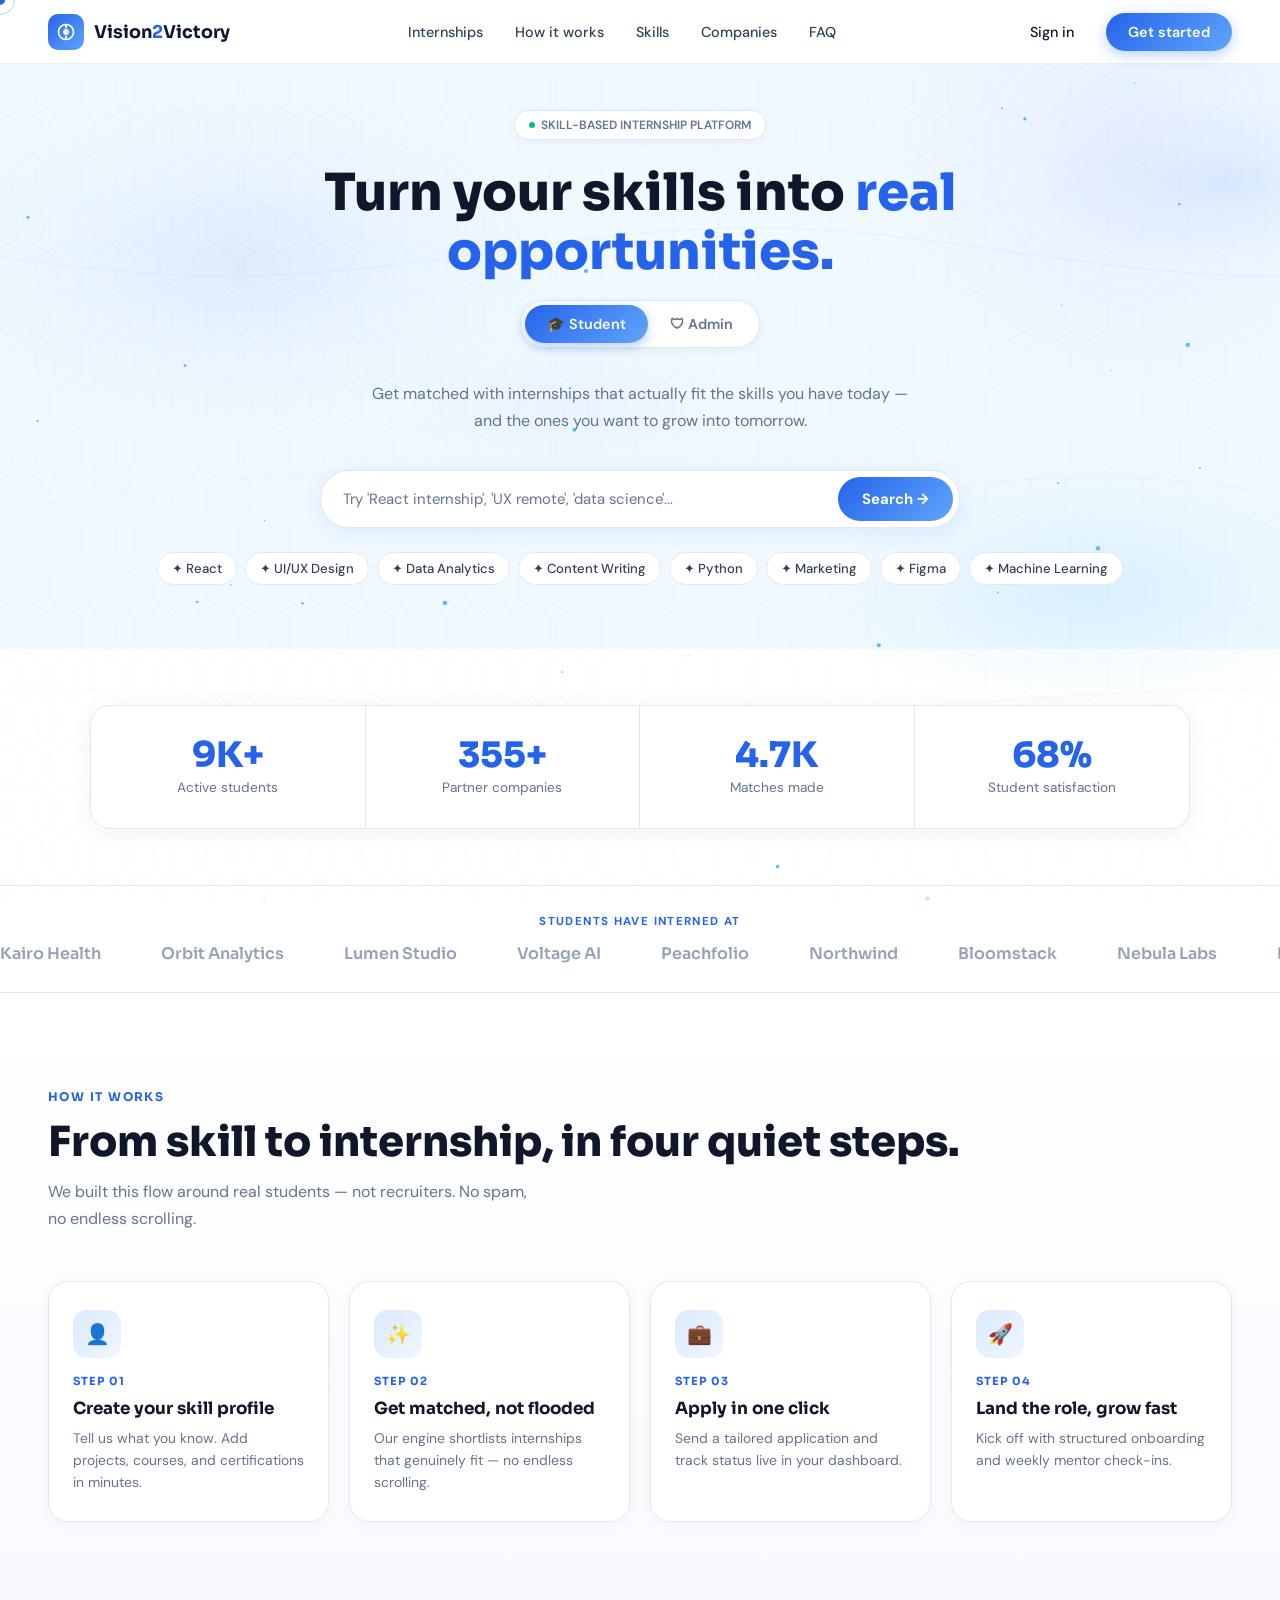
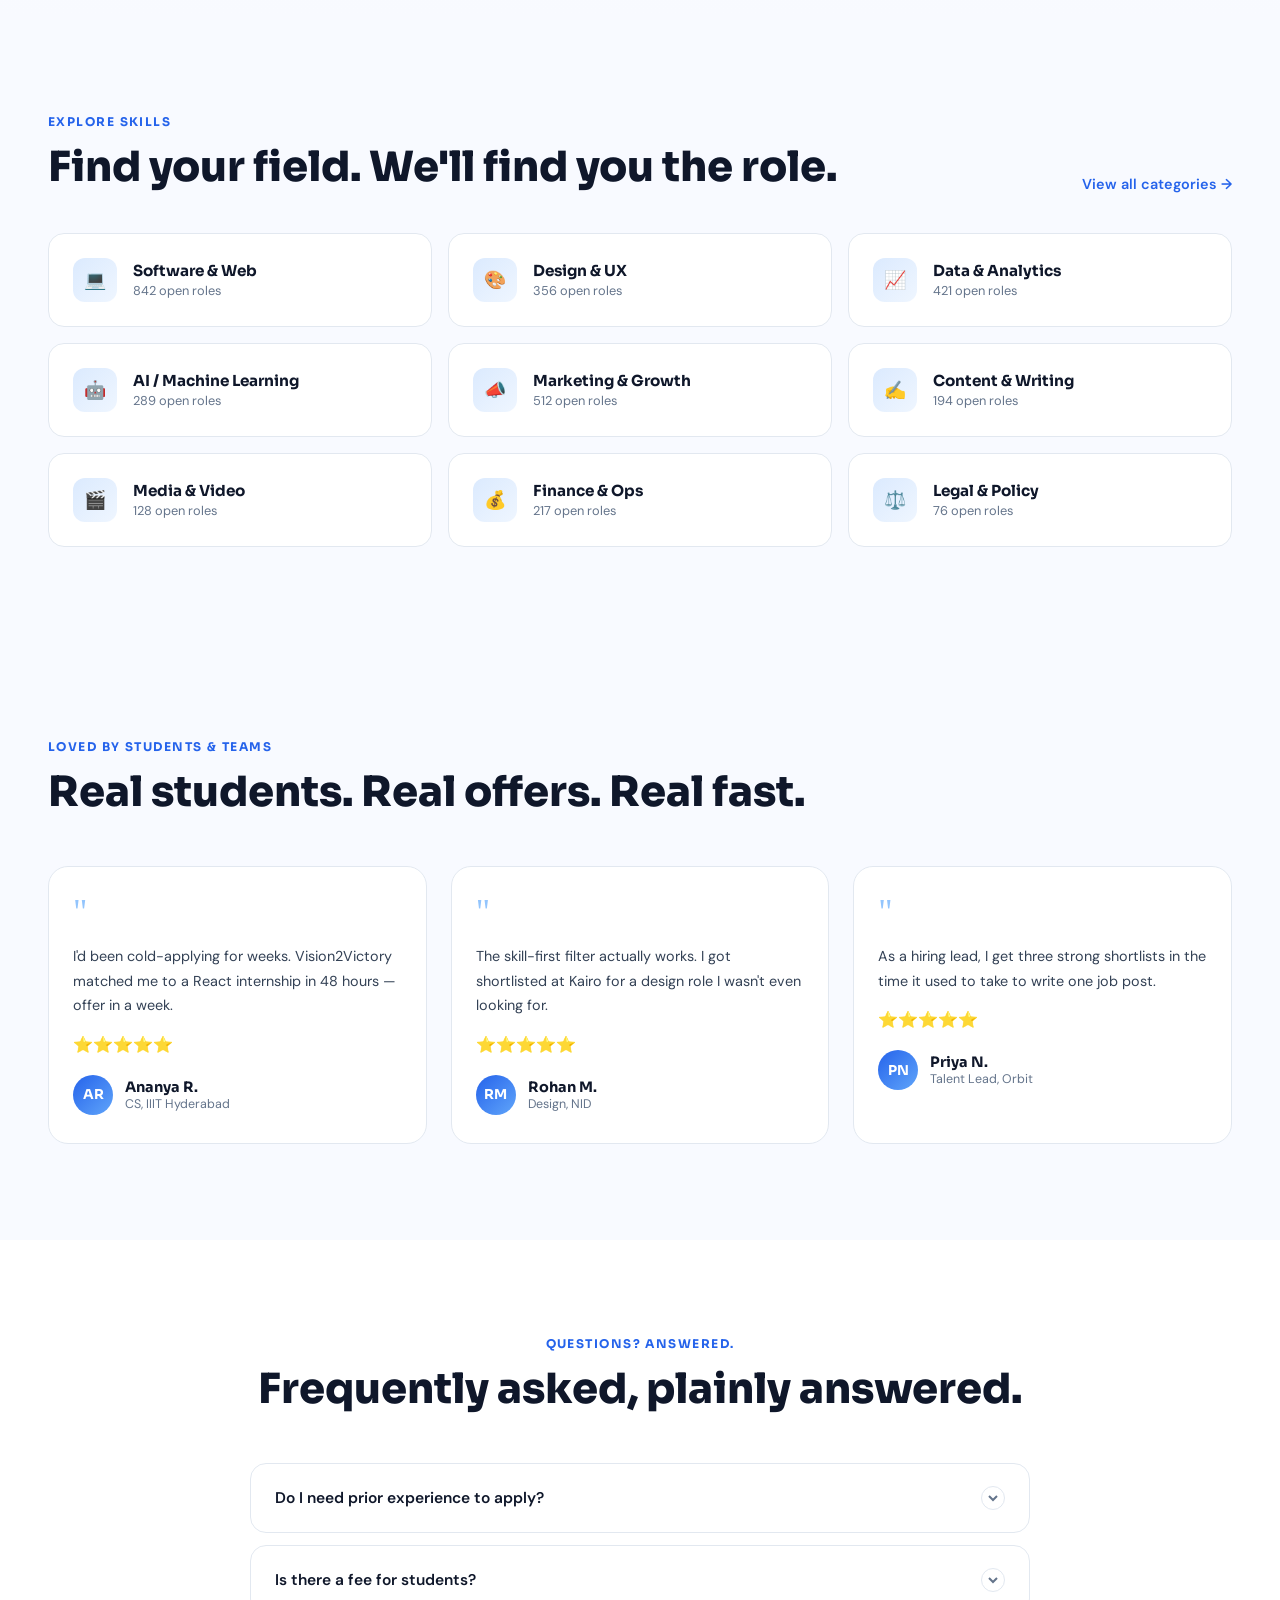
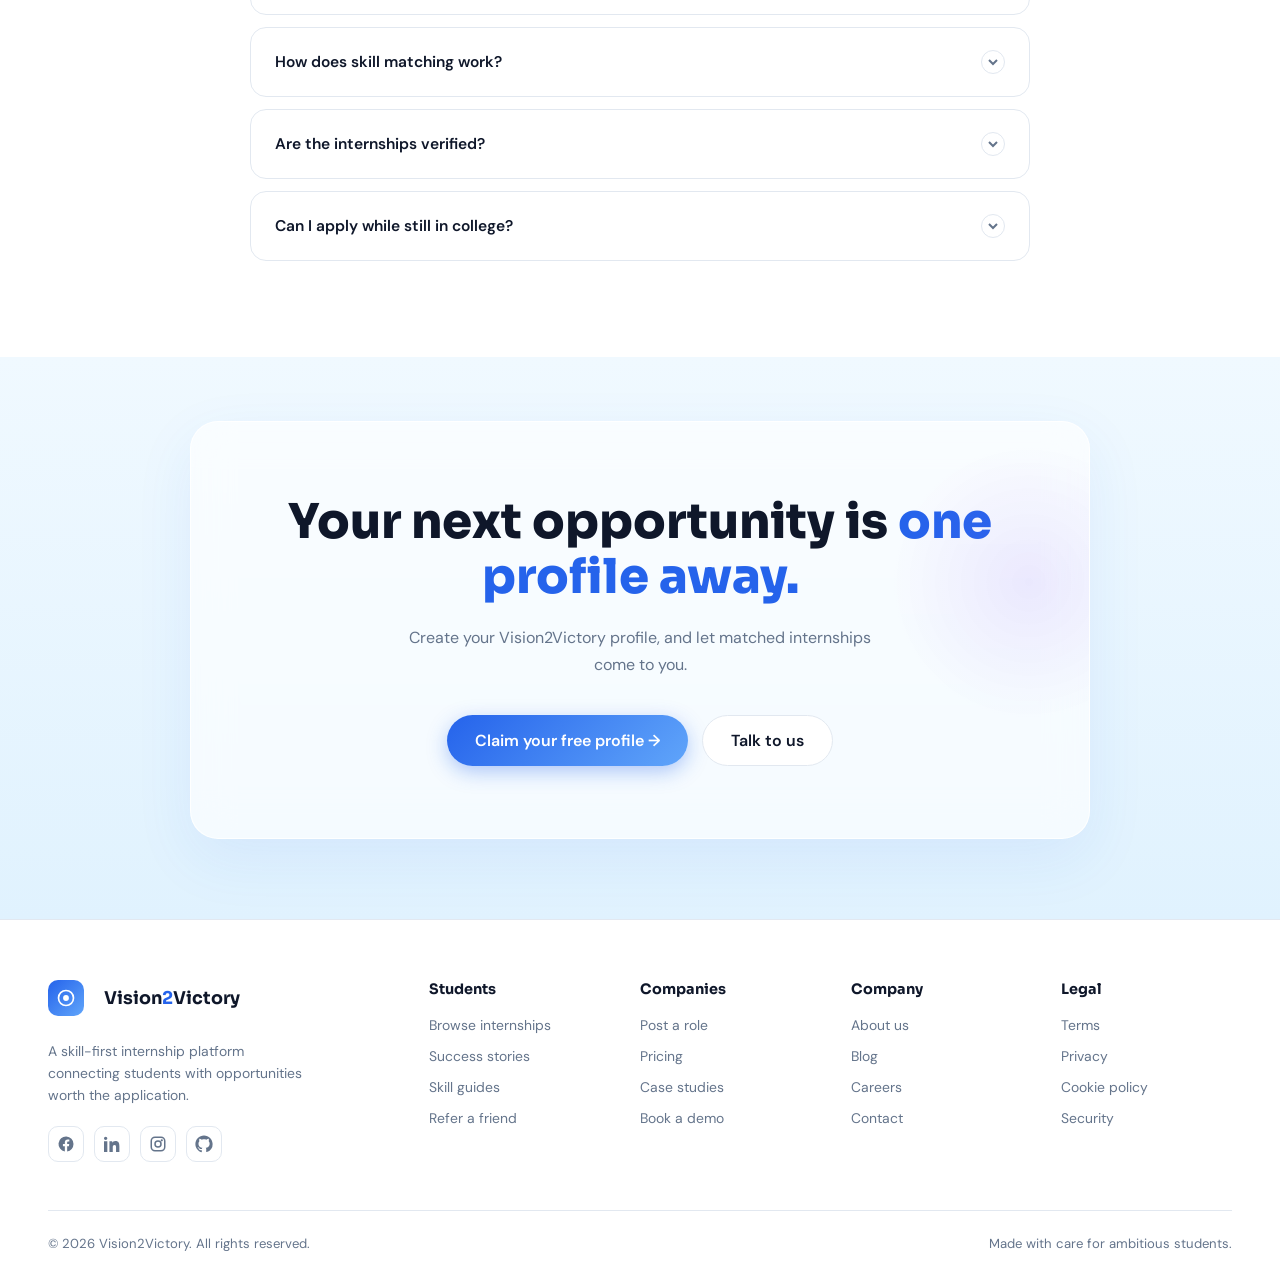
==== index.html @ 923f343c "Initial commit" ====
<!DOCTYPE html>
<html lang="en">

<head>
    <meta charset="UTF-8">
    <meta name="viewport" content="width=device-width, initial-scale=1.0">
    <title>Vision2Victory — Skill-Based Internship Platform</title>
    <link
        href="https://fonts.googleapis.com/css2?family=Sora:wght@300;400;500;600;700;800&family=DM+Sans:wght@300;400;500;600&display=swap"
        rel="stylesheet">
    <style>
        *{
  margin:0;
  padding:0;
  box-sizing:border-box;
}

/* Background */
.bgw{
  position: fixed;
  inset: 0;
  z-index: 0; 
}

body{
  position:relative;
  z-index:1;
}


#bgCanvas{
  width:100%;
  height:100%;
  display:block;
}

/* Button (just for testing toggle) */
.toggle{
  position:absolute;
  top:20px;
  left:20px;
  padding:10px 20px;
  border:none;
  border-radius:8px;
  cursor:pointer;
}

/* Cursor */
#cur,#ctr{
  position:fixed;
  pointer-events:none;
  transform:translate(-50%,-50%);
}

/* small blue dot */
#cur{
  width:10px;
  height:10px;
  background:#2563eb;
  border-radius:50%;
  z-index:9999;
}

/* outer smooth circle */
#ctr{
  width:30px;
  height:30px;
  border:1.5px solid rgba(37,99,235,0.3);
  border-radius:50%;
  z-index:9998;
}

/* optional admin mode */
body.adm #cur{
  background:#16a34a;
}

body.adm #ctr{
  border-color:rgba(22,163,74,0.4);
}

        *,
        *::before,
        *::after {
            box-sizing: border-box;
            margin: 0;
            padding: 0
        }

        :root {
            --blue: #2563eb;
            --blue-grad: linear-gradient(135deg, #2563eb, #60a5fa);
            --dark: #0f172a;
            --mid: #334155;
            --muted: #64748b;
            --border: #e2e8f0;
            --green: #10b981
        }

        html {
            scroll-behavior: auto
        }

        body {
            font-family: 'DM Sans', sans-serif;
            color: var(--dark);
            background: #f0f9ff;
            overflow-x: hidden
        }

        /* NAV */
        nav {
            position: fixed;
            top: 0;
            left: 0;
            right: 0;
            z-index: 300;
            display: flex;
            align-items: center;
            justify-content: space-between;
            padding: 0 48px;
            height: 64px;
            background: rgba(255, 255, 255, .93);
            backdrop-filter: blur(16px);
            border-bottom: 1px solid rgba(226, 232, 240, .7);
            transition: box-shadow .3s
        }

        nav.scrolled {
            box-shadow: 0 2px 24px rgba(37, 99, 235, .08)
        }

        .nav-logo {
            display: flex;
            align-items: center;
            gap: 10px;
            text-decoration: none;
            cursor: pointer
        }

        .nav-logo-icon {
            width: 36px;
            height: 36px;
            border-radius: 10px;
            background: var(--blue-grad);
            display: flex;
            align-items: center;
            justify-content: center
        }

        .nav-logo-text {
            font-family: 'Sora', sans-serif;
            font-weight: 700;
            font-size: 1.1rem;
            color: var(--dark)
        }

        .nav-logo-text span {
            color: var(--blue)
        }

        .nav-links {
            display: flex;
            gap: 32px;
            list-style: none
        }

        .nav-links a {
            text-decoration: none;
            color: var(--mid);
            font-size: .9rem;
            font-weight: 500;
            position: relative;
            padding-bottom: 2px;
            cursor: pointer;
            transition: color .2s
        }

        .nav-links a::after {
            content: '';
            position: absolute;
            bottom: 0;
            left: 0;
            width: 0;
            height: 2px;
            background: var(--blue);
            border-radius: 2px;
            transition: width .25s
        }

        .nav-links a:hover {
            color: var(--blue)
        }

        .nav-links a:hover::after {
            width: 100%
        }

        .nav-actions {
            display: flex;
            align-items: center;
            gap: 16px
        }

        .btn-ghost {
            background: none;
            border: none;
            cursor: pointer;
            font-family: 'DM Sans', sans-serif;
            font-size: .9rem;
            font-weight: 500;
            color: var(--dark);
            padding: 8px 16px;
            border-radius: 8px;
            transition: background .2s, color .2s
        }

        .btn-ghost:hover {
            background: #f1f5f9;
            color: var(--blue)
        }

        .btn-primary {
            background: var(--blue-grad);
            color: white;
            border: none;
            cursor: pointer;
            font-family: 'DM Sans', sans-serif;
            font-size: .9rem;
            font-weight: 600;
            padding: 10px 22px;
            border-radius: 50px;
            box-shadow: 0 4px 14px rgba(37, 99, 235, .3);
            transition: transform .2s, box-shadow .2s;
            position: relative;
            overflow: hidden
        }

        .btn-primary:hover {
            transform: translateY(-2px);
            box-shadow: 0 8px 24px rgba(37, 99, 235, .4)
        }

        .btn-primary:active {
            transform: scale(.97)
        }

        /* MODE VIEWS */
        .mode-view {
            display: none
        }

        .mode-view.active {
            display: block
        }

        /* SHARED */
        .section-label {
            font-family: 'Sora', sans-serif;
            font-size: .75rem;
            font-weight: 700;
            letter-spacing: .12em;
            color: var(--blue);
            text-transform: uppercase;
            margin-bottom: 14px
        }

        .section-title {
            font-family: 'Sora', sans-serif;
            font-size: clamp(1.8rem, 3.5vw, 2.6rem);
            font-weight: 800;
            line-height: 1.2;
            color: var(--dark)
        }

        .section-sub {
            font-size: 1rem;
            color: var(--muted);
            line-height: 1.7;
            margin-top: 10px
        }

        .section-header {
            display: flex;
            justify-content: space-between;
            align-items: flex-end;
            flex-wrap: wrap;
            gap: 16px;
            margin-bottom: 40px
        }

        .view-all {
            display: inline-flex;
            align-items: center;
            gap: 6px;
            font-weight: 600;
            color: var(--blue);
            text-decoration: none;
            font-size: .9rem;
            white-space: nowrap;
            transition: gap .2s
        }

        .view-all:hover {
            gap: 10px
        }

        .browse-link {
            font-size: .9rem;
            font-weight: 600;
            color: var(--mid);
            text-decoration: none;
            padding: 10px 20px;
            border: 1.5px solid var(--border);
            border-radius: 50px;
            white-space: nowrap;
            transition: border-color .2s, color .2s, transform .2s
        }

        .browse-link:hover {
            border-color: var(--blue);
            color: var(--blue);
            transform: translateX(4px)
        }

        /* PILL + TOGGLE */
        .pill-badge {
            display: inline-flex;
            align-items: center;
            gap: 6px;
            background: white;
            border: 1px solid var(--border);
            border-radius: 50px;
            padding: 6px 14px;
            font-size: .75rem;
            font-weight: 600;
            color: var(--muted);
            margin-bottom: 24px;
            box-shadow: 0 2px 8px rgba(0, 0, 0, .05)
        }

        .pill-dot {
            width: 6px;
            height: 6px;
            border-radius: 50%;
            background: var(--green);
            animation: blink 2s infinite
        }

        @keyframes blink {

            0%,
            100% {
                opacity: 1
            }

            50% {
                opacity: .3
            }
        }

        .mode-toggle {
            display: inline-flex;
            background: white;
            border-radius: 50px;
            border: 1px solid var(--border);
            padding: 4px;
            margin-bottom: 32px;
            box-shadow: 0 2px 8px rgba(0, 0, 0, .06)
        }

        .mode-btn {
            display: flex;
            align-items: center;
            gap: 7px;
            padding: 10px 22px;
            border-radius: 50px;
            border: none;
            cursor: pointer;
            font-family: 'DM Sans', sans-serif;
            font-size: .9rem;
            font-weight: 600;
            transition: background .25s, color .25s, box-shadow .25s;
            color: var(--muted);
            background: none
        }

        .mode-btn.active {
            background: var(--blue-grad);
            color: white;
            box-shadow: 0 4px 12px rgba(37, 99, 235, .3)
        }

        /* SEARCH HERO */
        .search-hero {
            padding: 110px 48px 64px;
            text-align: center;
            position: relative;
            overflow: hidden;
            background: transparent;
        }

        .search-hero::after {
            content: '';
            position: absolute;
            right: -100px;
            top: -100px;
            width: 500px;
            height: 500px;
            border-radius: 50%;
            background: radial-gradient(circle, rgba(99, 102, 241, .07), transparent 70%);
            pointer-events: none;
            animation: floatBlob 8s ease-in-out infinite
        }

        @keyframes floatBlob {

            0%,
            100% {
                transform: translateY(0) scale(1)
            }

            50% {
                transform: translateY(-20px) scale(1.05)
            }
        }

        .search-title {
            font-family: 'Sora', sans-serif;
            font-size: clamp(2rem, 4.5vw, 3.2rem);
            font-weight: 800;
            color: var(--dark);
            line-height: 1.15;
            margin-bottom: 18px
        }

        .search-title .accent {
            color: var(--blue)
        }

        .search-sub {
            font-size: 1rem;
            color: var(--muted);
            max-width: 560px;
            margin: 0 auto 36px;
            line-height: 1.7
        }

        .search-box {
            display: flex;
            max-width: 640px;
            margin: 0 auto 24px;
            background: white;
            border-radius: 50px;
            padding: 6px;
            border: 1.5px solid var(--border);
            box-shadow: 0 4px 20px rgba(37, 99, 235, .1);
            transition: border-color .2s, box-shadow .2s
        }

        .search-box:focus-within {
            border-color: var(--blue);
            box-shadow: 0 4px 20px rgba(37, 99, 235, .2)
        }

        .search-input {
            flex: 1;
            border: none;
            outline: none;
            background: none;
            font-family: 'DM Sans', sans-serif;
            font-size: .93rem;
            color: var(--dark);
            padding: 8px 16px
        }

        .search-input::placeholder {
            color: var(--muted)
        }

        .search-btn {
            background: var(--blue-grad);
            color: white;
            border: none;
            cursor: pointer;
            font-family: 'DM Sans', sans-serif;
            font-weight: 700;
            font-size: .93rem;
            padding: 12px 24px;
            border-radius: 50px;
            transition: transform .2s, box-shadow .2s
        }

        .search-btn:hover {
            transform: scale(1.04);
            box-shadow: 0 6px 16px rgba(37, 99, 235, .35)
        }

        .chips {
            display: flex;
            gap: 8px;
            justify-content: center;
            flex-wrap: wrap
        }

        .chip {
            display: inline-flex;
            align-items: center;
            gap: 5px;
            padding: 7px 14px;
            background: white;
            border: 1px solid var(--border);
            border-radius: 50px;
            font-size: .82rem;
            font-weight: 500;
            color: var(--mid);
            cursor: pointer;
            transition: border-color .2s, color .2s, background .2s, transform .2s
        }

        .chip:hover {
            border-color: var(--blue);
            color: var(--blue);
            background: #eff6ff;
            transform: translateY(-2px)
        }

        .chip:active {
            transform: scale(.95)
        }

        /* HERO BOTTOM CARD */
        .hero-card-wrap {
            padding: 64px 48px 80px;
            background: linear-gradient(180deg, #f0f9ff 0%, #e0f2fe 100%);
            display: flex;
            justify-content: center
        }

        .hero-inner {
            max-width: 900px;
            width: 100%;
            background: rgba(255, 255, 255, .65);
            border-radius: 28px;
            padding: 72px 80px;
            backdrop-filter: blur(20px);
            border: 1px solid rgba(255, 255, 255, .85);
            box-shadow: 0 20px 60px rgba(37, 99, 235, .08);
            text-align: center;
            position: relative;
            overflow: hidden
        }

        .hero-blob {
            position: absolute;
            right: -80px;
            top: 20px;
            width: 280px;
            height: 280px;
            border-radius: 50%;
            background: radial-gradient(circle, rgba(139, 92, 246, .12), transparent 70%);
            pointer-events: none;
            animation: blobFloat 8s ease-in-out infinite
        }

        @keyframes blobFloat {

            0%,
            100% {
                transform: translateY(0)
            }

            50% {
                transform: translateY(-18px)
            }
        }

        .hero-title {
            font-family: 'Sora', sans-serif;
            font-size: clamp(2rem, 4vw, 3rem);
            font-weight: 800;
            line-height: 1.15;
            color: var(--dark);
            margin-bottom: 20px
        }

        .hero-title .accent {
            color: var(--blue)
        }

        .hero-sub {
            font-size: 1rem;
            color: var(--muted);
            line-height: 1.7;
            max-width: 480px;
            margin: 0 auto 36px
        }

        .hero-ctas {
            display: flex;
            gap: 14px;
            justify-content: center;
            flex-wrap: wrap
        }

        .btn-cta {
            display: inline-flex;
            align-items: center;
            gap: 8px;
            padding: 14px 28px;
            border-radius: 50px;
            font-family: 'DM Sans', sans-serif;
            font-size: 1rem;
            font-weight: 600;
            cursor: pointer;
            text-decoration: none;
            border: none;
            transition: transform .2s, box-shadow .2s;
            position: relative;
            overflow: hidden
        }

        .btn-cta:active {
            transform: scale(.97)
        }

        .btn-cta-blue {
            background: var(--blue-grad);
            color: white;
            box-shadow: 0 6px 20px rgba(37, 99, 235, .35)
        }

        .btn-cta-blue:hover {
            transform: translateY(-3px);
            box-shadow: 0 12px 32px rgba(37, 99, 235, .45)
        }

        .btn-cta-outline {
            background: white;
            color: var(--dark);
            border: 1.5px solid var(--border)
        }

        .btn-cta-outline:hover {
            transform: translateY(-3px);
            box-shadow: 0 8px 20px rgba(0, 0, 0, .08);
            border-color: var(--blue);
            color: var(--blue)
        }

        /* STATS */
        .stats-sec {
            background: white;
            padding: 56px 48px
        }

        .stats-bar {
            display: grid;
            grid-template-columns: repeat(4, 1fr);
            background: white;
            border-radius: 20px;
            border: 1px solid var(--border);
            box-shadow: 0 4px 24px rgba(0, 0, 0, .05);
            overflow: hidden;
            max-width: 1100px;
            margin: 0 auto
        }

        .stat-item {
            padding: 32px 24px;
            text-align: center;
            border-right: 1px solid var(--border);
            transition: background .2s;
            cursor: default
        }

        .stat-item:last-child {
            border-right: none
        }

        .stat-item:hover {
            background: #f8faff
        }

        .stat-number {
            font-family: 'Sora', sans-serif;
            font-size: 2.2rem;
            font-weight: 800;
            color: var(--blue);
            line-height: 1;
            display: inline-block;
            transition: transform .3s
        }

        .stat-item:hover .stat-number {
            transform: scale(1.1)
        }

        .stat-label {
            font-size: .85rem;
            color: var(--muted);
            margin-top: 6px
        }

        /* TICKER */
        .ticker-wrap {
            padding: 28px 0;
            background: white;
            overflow: hidden;
            border-top: 1px solid var(--border);
            border-bottom: 1px solid var(--border)
        }

        .ticker-label {
            text-align: center;
            font-size: .72rem;
            font-weight: 700;
            letter-spacing: .12em;
            text-transform: uppercase;
            color: var(--blue);
            margin-bottom: 14px
        }

        .ticker-track {
            display: flex;
            gap: 60px;
            width: max-content;
            animation: ticker 22s linear infinite
        }

        @keyframes ticker {
            from {
                transform: translateX(0)
            }

            to {
                transform: translateX(-50%)
            }
        }

        .ticker-company {
            font-family: 'Sora', sans-serif;
            font-weight: 600;
            font-size: 1rem;
            color: #94a3b8;
            white-space: nowrap;
            transition: color .2s;
            cursor: default
        }

        .ticker-company:hover {
            color: var(--blue)
        }

        /* HOW IT WORKS */
        .how-sec {
            padding: 96px 48px;
            background: linear-gradient(180deg, white 0%, #f8faff 100%)
        }

        .steps-grid {
            display: grid;
            grid-template-columns: repeat(4, 1fr);
            gap: 20px;
            margin-top: 48px
        }

        .step-card {
            background: white;
            border-radius: 20px;
            padding: 28px 24px;
            border: 1px solid var(--border);
            box-shadow: 0 2px 12px rgba(0, 0, 0, .04);
            transition: transform .25s, box-shadow .25s;
            cursor: default
        }

        .step-card:hover {
            transform: translateY(-8px);
            box-shadow: 0 20px 48px rgba(37, 99, 235, .12)
        }

        .step-icon {
            width: 48px;
            height: 48px;
            border-radius: 14px;
            background: linear-gradient(135deg, #dbeafe, #eff6ff);
            display: flex;
            align-items: center;
            justify-content: center;
            font-size: 20px;
            margin-bottom: 16px;
            transition: background .3s, transform .3s
        }

        .step-card:hover .step-icon {
            background: var(--blue-grad);
            transform: rotate(-8deg) scale(1.1)
        }

        .step-num {
            font-family: 'Sora', sans-serif;
            font-size: .7rem;
            font-weight: 700;
            letter-spacing: .1em;
            text-transform: uppercase;
            color: var(--blue);
            margin-bottom: 10px
        }

        .step-title {
            font-family: 'Sora', sans-serif;
            font-weight: 700;
            font-size: 1.05rem;
            color: var(--dark);
            margin-bottom: 8px
        }

        .step-desc {
            font-size: .87rem;
            color: var(--muted);
            line-height: 1.6
        }

        /* SKILLS */
        .skills-sec {
            padding: 96px 48px;
            background: #f8faff
        }

        .skills-grid {
            display: grid;
            grid-template-columns: repeat(3, 1fr);
            gap: 16px;
            margin-top: 40px
        }

        .skill-cat {
            background: white;
            border-radius: 16px;
            padding: 24px;
            border: 1px solid var(--border);
            display: flex;
            align-items: center;
            gap: 16px;
            cursor: pointer;
            transition: transform .25s, box-shadow .25s, border-color .25s
        }

        .skill-cat:hover {
            transform: translateX(6px);
            box-shadow: 0 8px 24px rgba(37, 99, 235, .1);
            border-color: rgba(37, 99, 235, .2)
        }

        .skill-cat-icon {
            width: 44px;
            height: 44px;
            border-radius: 12px;
            background: linear-gradient(135deg, #dbeafe, #eff6ff);
            display: flex;
            align-items: center;
            justify-content: center;
            font-size: 18px;
            flex-shrink: 0;
            transition: background .3s
        }

        .skill-cat:hover .skill-cat-icon {
            background: var(--blue-grad)
        }

        .skill-cat-name {
            font-family: 'Sora', sans-serif;
            font-weight: 700;
            font-size: .95rem;
            color: var(--dark)
        }

        .skill-cat-count {
            font-size: .8rem;
            color: var(--muted);
            margin-top: 2px
        }

        

        .cards-grid {
            display: grid;
            grid-template-columns: repeat(3, 1fr);
            gap: 20px
        }

        .job-card {
            background: white;
            border-radius: 16px;
            padding: 24px;
            border: 1px solid var(--border);
            box-shadow: 0 2px 12px rgba(0, 0, 0, .04);
            transition: transform .25s, box-shadow .25s, border-color .25s;
            cursor: pointer;
            position: relative;
            overflow: hidden
        }

        .job-card::after {
            content: '';
            position: absolute;
            inset: 0;
            background: linear-gradient(135deg, rgba(37, 99, 235, .04), transparent);
            opacity: 0;
            transition: opacity .25s
        }

        .job-card:hover {
            transform: translateY(-6px);
            box-shadow: 0 16px 40px rgba(37, 99, 235, .12);
            border-color: rgba(37, 99, 235, .2)
        }

        .job-card:hover::after {
            opacity: 1
        }

        .job-card-top {
            display: flex;
            justify-content: space-between;
            align-items: flex-start;
            margin-bottom: 12px
        }

        .job-co {
            display: flex;
            align-items: center;
            gap: 10px
        }

        .job-co-icon {
            width: 36px;
            height: 36px;
            border-radius: 10px;
            background: linear-gradient(135deg, #dbeafe, #eff6ff);
            display: flex;
            align-items: center;
            justify-content: center;
            font-size: 14px;
            flex-shrink: 0
        }

        .job-co-name {
            font-size: .72rem;
            color: var(--muted);
            font-weight: 500
        }

        .job-title {
            font-family: 'Sora', sans-serif;
            font-size: 1rem;
            font-weight: 700;
            color: var(--dark);
            margin-bottom: 10px
        }

        .badge {
            font-size: .65rem;
            font-weight: 700;
            padding: 3px 10px;
            border-radius: 50px;
            text-transform: uppercase;
            letter-spacing: .06em
        }

        .badge-hot {
            background: #fef3c7;
            color: #d97706
        }

        .badge-new {
            background: #dcfce7;
            color: #15803d
        }

        .badge-verified {
            background: #dbeafe;
            color: var(--blue)
        }

        .bookmark-btn {
            background: none;
            border: none;
            cursor: pointer;
            padding: 4px;
            color: var(--muted);
            font-size: 16px;
            line-height: 1;
            transition: color .2s, transform .2s
        }

        .bookmark-btn:hover {
            color: var(--blue);
            transform: scale(1.2)
        }

        .bookmark-btn.saved {
            color: var(--blue)
        }

        .job-meta {
            display: flex;
            gap: 14px;
            margin-bottom: 12px;
            flex-wrap: wrap
        }

        .job-meta-item {
            display: flex;
            align-items: center;
            gap: 4px;
            font-size: .78rem;
            color: var(--muted)
        }

        .skills-row {
            display: flex;
            gap: 6px;
            flex-wrap: wrap;
            margin-bottom: 20px
        }

        .skill-tag {
            font-size: .72rem;
            padding: 4px 10px;
            background: #f1f5f9;
            color: var(--mid);
            border-radius: 50px;
            font-weight: 500;
            transition: background .2s, color .2s
        }

        .job-card:hover .skill-tag {
            background: #dbeafe;
            color: var(--blue)
        }

        .job-footer {
            display: flex;
            justify-content: space-between;
            align-items: center
        }

        .job-salary {
            font-family: 'Sora', sans-serif;
            font-weight: 700;
            font-size: 1rem;
            color: var(--dark)
        }

        .btn-apply {
            background: var(--blue-grad);
            color: white;
            border: none;
            cursor: pointer;
            font-family: 'DM Sans', sans-serif;
            font-size: .85rem;
            font-weight: 600;
            padding: 9px 20px;
            border-radius: 50px;
            box-shadow: 0 4px 12px rgba(37, 99, 235, .25);
            transition: transform .2s, box-shadow .2s;
            position: relative;
            overflow: hidden
        }

        .btn-apply:hover {
            transform: translateY(-2px);
            box-shadow: 0 8px 20px rgba(37, 99, 235, .4)
        }

        .btn-apply:active {
            transform: scale(.97)
        }

        /* TESTIMONIALS */
        .reviews-sec {
            padding: 96px 48px;
            background: #f8faff
        }

        .reviews-grid {
            display: grid;
            grid-template-columns: repeat(3, 1fr);
            gap: 24px;
            margin-top: 48px
        }

        .review-card {
            background: white;
            border-radius: 20px;
            padding: 28px 24px;
            border: 1px solid var(--border);
            transition: transform .25s, box-shadow .25s;
            cursor: default
        }

        .review-card:hover {
            transform: translateY(-6px);
            box-shadow: 0 16px 40px rgba(37, 99, 235, .1)
        }

        .quote-icon {
            font-size: 2.2rem;
            color: #93c5fd;
            line-height: 1;
            margin-bottom: 14px;
            font-family: Georgia, serif
        }

        .review-text {
            font-size: .9rem;
            color: var(--mid);
            line-height: 1.7;
            margin-bottom: 16px
        }

        .stars {
            margin-bottom: 20px;
            font-size: 1rem
        }

        .reviewer {
            display: flex;
            align-items: center;
            gap: 12px
        }

        .reviewer-avatar {
            width: 40px;
            height: 40px;
            border-radius: 50%;
            background: var(--blue-grad);
            display: flex;
            align-items: center;
            justify-content: center;
            font-family: 'Sora', sans-serif;
            font-weight: 700;
            color: white;
            font-size: .85rem;
            flex-shrink: 0
        }

        .reviewer-name {
            font-family: 'Sora', sans-serif;
            font-weight: 700;
            font-size: .9rem;
            color: var(--dark)
        }

        .reviewer-role {
            font-size: .78rem;
            color: var(--muted)
        }

        /* FAQ */
        .faq-sec {
            padding: 96px 48px;
            background: white
        }

        .faq-list {
            max-width: 780px;
            margin: 48px auto 0;
            display: flex;
            flex-direction: column;
            gap: 12px
        }

        .faq-item {
            background: white;
            border-radius: 16px;
            border: 1px solid var(--border);
            overflow: hidden;
            transition: box-shadow .25s, border-color .25s
        }

        .faq-item:hover {
            box-shadow: 0 4px 20px rgba(37, 99, 235, .08)
        }

        .faq-item.open {
            border-color: rgba(37, 99, 235, .25)
        }

        .faq-q {
            width: 100%;
            background: none;
            border: none;
            cursor: pointer;
            display: flex;
            justify-content: space-between;
            align-items: center;
            padding: 22px 24px;
            font-family: 'DM Sans', sans-serif;
            font-size: .97rem;
            font-weight: 600;
            color: var(--dark);
            text-align: left;
            gap: 12px;
            transition: color .2s
        }

        .faq-q:hover {
            color: var(--blue)
        }

        .faq-icon {
            width: 24px;
            height: 24px;
            border-radius: 50%;
            border: 1.5px solid var(--border);
            display: flex;
            align-items: center;
            justify-content: center;
            flex-shrink: 0;
            transition: transform .3s, border-color .3s, background .3s;
            color: var(--muted)
        }

        .faq-item.open .faq-icon {
            transform: rotate(180deg);
            border-color: var(--blue);
            background: var(--blue);
            color: white
        }

        .faq-a {
            max-height: 0;
            overflow: hidden;
            transition: max-height .35s ease, padding .35s ease;
            font-size: .9rem;
            color: var(--muted);
            line-height: 1.7;
            padding: 0 24px
        }

        .faq-item.open .faq-a {
            max-height: 200px;
            padding: 0 24px 20px
        }

        /* FOOTER */
        footer {
            background: white;
            padding: 60px 48px 32px;
            border-top: 1px solid var(--border)
        }

        .footer-grid {
            display: grid;
            grid-template-columns: 2fr 1fr 1fr 1fr 1fr;
            gap: 40px;
            margin-bottom: 48px
        }

        .footer-brand p {
            font-size: .87rem;
            color: var(--muted);
            line-height: 1.6;
            margin: 12px 0 20px;
            max-width: 260px
        }

        .footer-socials {
            display: flex;
            gap: 10px
        }

        .social-btn {
            width: 36px;
            height: 36px;
            border-radius: 10px;
            border: 1px solid var(--border);
            display: flex;
            align-items: center;
            justify-content: center;
            cursor: pointer;
            color: var(--muted);
            font-size: 14px;
            text-decoration: none;
            transition: border-color .2s, color .2s, background .2s, transform .2s
        }

        .social-btn:hover {
            border-color: var(--blue);
            color: var(--blue);
            background: #eff6ff;
            transform: translateY(-3px)
        }

        .footer-col h4 {
            font-family: 'Sora', sans-serif;
            font-weight: 700;
            font-size: .9rem;
            color: var(--dark);
            margin-bottom: 16px
        }

        .footer-col ul {
            list-style: none;
            display: flex;
            flex-direction: column;
            gap: 10px
        }

        .footer-col ul a {
            text-decoration: none;
            font-size: .87rem;
            color: var(--muted);
            transition: color .2s
        }

        .footer-col ul a:hover {
            color: var(--blue)
        }

        .footer-bottom {
            border-top: 1px solid var(--border);
            padding-top: 24px;
            display: flex;
            justify-content: space-between;
            align-items: center;
            flex-wrap: wrap;
            gap: 12px
        }

        .footer-copy,
        .footer-made {
            font-size: .82rem;
            color: var(--muted)
        }

        /* REVEAL */
        .reveal {
            opacity: 0;
            transform: translateY(24px);
            transition: opacity .6s ease, transform .6s ease
        }

        .reveal.visible {
            opacity: 1;
            transform: translateY(0)
        }

        /* RIPPLE */
        .ripple-wave {
            position: absolute;
            border-radius: 50%;
            background: rgba(255, 255, 255, .28);
            transform: scale(0);
            animation: rippleAnim .6s linear;
            pointer-events: none
        }

        @keyframes rippleAnim {
            to {
                transform: scale(4);
                opacity: 0
            }
        }

        /* TOAST */
        #toast {
            position: fixed;
            bottom: 32px;
            right: 32px;
            background: var(--dark);
            color: white;
            padding: 14px 22px;
            border-radius: 12px;
            font-size: .9rem;
            font-weight: 600;
            transform: translateY(80px);
            opacity: 0;
            transition: all .3s;
            z-index: 999;
            box-shadow: 0 8px 24px rgba(0, 0, 0, .2)
        }

        @media(max-width:1024px) {

            .steps-grid,
            .cards-grid {
                grid-template-columns: 1fr 1fr
            }
        }

        @media(max-width:768px) {
            nav {
                padding: 0 20px
            }

            .nav-links {
                display: none
            }

            .search-hero,
            .stats-sec,
            .how-sec,
            .skills-sec,
            .interns-sec,
            .reviews-sec,
            .faq-sec,
            .hero-card-wrap,
            footer {
                padding-left: 20px;
                padding-right: 20px
            }

            .cards-grid,
            .steps-grid,
            .reviews-grid,
            .skills-grid {
                grid-template-columns: 1fr
            }

            .footer-grid {
                grid-template-columns: 1fr 1fr
            }

            .stats-bar {
                grid-template-columns: 1fr 1fr
            }

            .hero-inner {
                padding: 40px 24px
            }
        }
    </style>
</head>

<body>
    <div id="cur"></div>
<div id="ctr"></div>
<div class="bgw">
  <canvas id="bgCanvas"></canvas>
</div>

    <!-- NAV -->
    <nav id="navbar">
        <a class="nav-logo" onclick="scrollToTop()">
            <div class="nav-logo-icon">
                <svg viewBox="0 0 24 24" width="20" height="20" fill="none">
                    <circle cx="12" cy="12" r="9" stroke="white" stroke-width="2" />
                    <circle cx="12" cy="12" r="3.5" fill="white" />
                    <line x1="12" y1="3" x2="12" y2="7" stroke="white" stroke-width="2" stroke-linecap="round" />
                    <line x1="12" y1="17" x2="12" y2="21" stroke="white" stroke-width="2" stroke-linecap="round" />
                </svg>
            </div>
            <span class="nav-logo-text">Vision<span>2</span>Victory</span>
        </a>
        <ul class="nav-links">
            <li><a onclick="navTo('sec-internships')">Internships</a></li>
            <li><a onclick="navTo('sec-how')">How it works</a></li>
            <li><a onclick="navTo('sec-skills')">Skills</a></li>
            <li><a onclick="navTo('sec-companies')">Companies</a></li>
            <li><a onclick="navTo('sec-faq')">FAQ</a></li>
        </ul>
        <div class="nav-actions">
            <button class="btn-ghost">Sign in</button>
            <button class="btn-primary" onclick="addRipple(event,this)">Get started</button>
        </div>
    </nav>

    <!-- ═══════════ STUDENT VIEW ═══════════ -->
    <div id="student-view" class="mode-view active">

        <!-- Hero Search -->
        <section class="search-hero">
            <div class="pill-badge"><span class="pill-dot"></span> SKILL-BASED INTERNSHIP PLATFORM</div>
            <h1 class="search-title">Turn your skills into <span class="accent">real<br>opportunities.</span></h1>
            <div class="mode-toggle">
                <button class="mode-btn active" onclick="switchMode('student')">🎓 Student</button>
                <button class="mode-btn" onclick="switchMode('admin')">🛡 Admin</button>
            </div>
            <p class="search-sub">Get matched with internships that actually fit the skills you have today — and the
                ones you want to grow into tomorrow.</p>
            <div class="search-box">
                <input class="search-input" id="s-input" type="text"
                    placeholder="Try 'React internship', 'UX remote', 'data science'...">
                <button class="search-btn" onclick="handleSearch('s-input',this)">Search →</button>
            </div>
            <div class="chips">
                <span class="chip" onclick="fillSearch('s-input','React')">✦ React</span>
                <span class="chip" onclick="fillSearch('s-input','UI/UX Design')">✦ UI/UX Design</span>
                <span class="chip" onclick="fillSearch('s-input','Data Analytics')">✦ Data Analytics</span>
                <span class="chip" onclick="fillSearch('s-input','Content Writing')">✦ Content Writing</span>
                <span class="chip" onclick="fillSearch('s-input','Python')">✦ Python</span>
                <span class="chip" onclick="fillSearch('s-input','Marketing')">✦ Marketing</span>
                <span class="chip" onclick="fillSearch('s-input','Figma')">✦ Figma</span>
                <span class="chip" onclick="fillSearch('s-input','Machine Learning')">✦ Machine Learning</span>
            </div>
        </section>
        <!-- Stats -->
        <section class="stats-sec" id="s-stats">
            <div class="stats-bar reveal">
                <div class="stat-item">
                    <div class="stat-number" data-target="12000">0</div>
                    <div class="stat-label">Active students</div>
                </div>
                <div class="stat-item">
                    <div class="stat-number" data-target="480" data-suffix="+">0</div>
                    <div class="stat-label">Partner companies</div>
                </div>
                <div class="stat-item">
                    <div class="stat-number" data-target="6400">0</div>
                    <div class="stat-label">Matches made</div>
                </div>
                <div class="stat-item">
                    <div class="stat-number" data-target="94" data-suffix="%">0</div>
                    <div class="stat-label">Student satisfaction</div>
                </div>
            </div>
        </section>

        <!-- Ticker -->
        <div class="ticker-wrap" id="sec-companies">
            <div class="ticker-label">STUDENTS HAVE INTERNED AT</div>
            <div class="ticker-track">
                <span class="ticker-company">Kairo Health</span><span class="ticker-company">Orbit Analytics</span><span
                    class="ticker-company">Lumen Studio</span><span class="ticker-company">Voltage AI</span><span
                    class="ticker-company">Peachfolio</span><span class="ticker-company">Northwind</span><span
                    class="ticker-company">Bloomstack</span><span class="ticker-company">Nebula Labs</span><span
                    class="ticker-company">Kairo Health</span><span class="ticker-company">Orbit Analytics</span><span
                    class="ticker-company">Lumen Studio</span><span class="ticker-company">Voltage AI</span><span
                    class="ticker-company">Peachfolio</span><span class="ticker-company">Northwind</span><span
                    class="ticker-company">Bloomstack</span><span class="ticker-company">Nebula Labs</span>
            </div>
        </div>

        <!-- How it works -->
        <section class="how-sec" id="sec-how">
            <div class="section-label reveal">HOW IT WORKS</div>
            <h2 class="section-title reveal" style="transition-delay:.08s">From skill to internship, in four quiet
                steps.</h2>
            <p class="section-sub reveal" style="transition-delay:.14s;max-width:500px">We built this flow around real
                students — not recruiters. No spam, no endless scrolling.</p>
            <div class="steps-grid">
                <div class="step-card reveal" style="transition-delay:.08s">
                    <div class="step-icon">👤</div>
                    <div class="step-num">Step 01</div>
                    <div class="step-title">Create your skill profile</div>
                    <p class="step-desc">Tell us what you know. Add projects, courses, and certifications in minutes.
                    </p>
                </div>
                <div class="step-card reveal" style="transition-delay:.16s">
                    <div class="step-icon">✨</div>
                    <div class="step-num">Step 02</div>
                    <div class="step-title">Get matched, not flooded</div>
                    <p class="step-desc">Our engine shortlists internships that genuinely fit — no endless scrolling.
                    </p>
                </div>
                <div class="step-card reveal" style="transition-delay:.24s">
                    <div class="step-icon">💼</div>
                    <div class="step-num">Step 03</div>
                    <div class="step-title">Apply in one click</div>
                    <p class="step-desc">Send a tailored application and track status live in your dashboard.</p>
                </div>
                <div class="step-card reveal" style="transition-delay:.32s">
                    <div class="step-icon">🚀</div>
                    <div class="step-num">Step 04</div>
                    <div class="step-title">Land the role, grow fast</div>
                    <p class="step-desc">Kick off with structured onboarding and weekly mentor check-ins.</p>
                </div>
            </div>
        </section>

        <!-- Skills -->
        <section class="skills-sec" id="sec-skills">
            <div
                style="display:flex;justify-content:space-between;align-items:flex-end;flex-wrap:wrap;gap:16px;margin-bottom:40px">
                <div>
                    <div class="section-label reveal">EXPLORE SKILLS</div>
                    <h2 class="section-title reveal" style="transition-delay:.08s">Find your field. We'll find you the
                        role.</h2>
                </div>
                <a href="#" class="view-all reveal">View all categories →</a>
            </div>
            <div class="skills-grid">
                <div class="skill-cat reveal" style="transition-delay:.04s">
                    <div class="skill-cat-icon">💻</div>
                    <div>
                        <div class="skill-cat-name">Software & Web</div>
                        <div class="skill-cat-count">842 open roles</div>
                    </div>
                </div>
                <div class="skill-cat reveal" style="transition-delay:.08s">
                    <div class="skill-cat-icon">🎨</div>
                    <div>
                        <div class="skill-cat-name">Design & UX</div>
                        <div class="skill-cat-count">356 open roles</div>
                    </div>
                </div>
                <div class="skill-cat reveal" style="transition-delay:.12s">
                    <div class="skill-cat-icon">📈</div>
                    <div>
                        <div class="skill-cat-name">Data & Analytics</div>
                        <div class="skill-cat-count">421 open roles</div>
                    </div>
                </div>
                <div class="skill-cat reveal" style="transition-delay:.16s">
                    <div class="skill-cat-icon">🤖</div>
                    <div>
                        <div class="skill-cat-name">AI / Machine Learning</div>
                        <div class="skill-cat-count">289 open roles</div>
                    </div>
                </div>
                <div class="skill-cat reveal" style="transition-delay:.20s">
                    <div class="skill-cat-icon">📣</div>
                    <div>
                        <div class="skill-cat-name">Marketing & Growth</div>
                        <div class="skill-cat-count">512 open roles</div>
                    </div>
                </div>
                <div class="skill-cat reveal" style="transition-delay:.24s">
                    <div class="skill-cat-icon">✍️</div>
                    <div>
                        <div class="skill-cat-name">Content & Writing</div>
                        <div class="skill-cat-count">194 open roles</div>
                    </div>
                </div>
                <div class="skill-cat reveal" style="transition-delay:.28s">
                    <div class="skill-cat-icon">🎬</div>
                    <div>
                        <div class="skill-cat-name">Media & Video</div>
                        <div class="skill-cat-count">128 open roles</div>
                    </div>
                </div>
                <div class="skill-cat reveal" style="transition-delay:.32s">
                    <div class="skill-cat-icon">💰</div>
                    <div>
                        <div class="skill-cat-name">Finance & Ops</div>
                        <div class="skill-cat-count">217 open roles</div>
                    </div>
                </div>
                <div class="skill-cat reveal" style="transition-delay:.36s">
                    <div class="skill-cat-icon">⚖️</div>
                    <div>
                        <div class="skill-cat-name">Legal & Policy</div>
                        <div class="skill-cat-count">76 open roles</div>
                    </div>
                </div>
            </div>
        </section>


        <!-- Testimonials -->
        <section class="reviews-sec">
            <div class="section-label reveal">LOVED BY STUDENTS & TEAMS</div>
            <h2 class="section-title reveal" style="transition-delay:.08s">Real students. Real offers. Real fast.</h2>
            <div class="reviews-grid">
                <div class="review-card reveal" style="transition-delay:.08s">
                    <div class="quote-icon">"</div>
                    <p class="review-text">I'd been cold-applying for weeks. Vision2Victory matched me to a React
                        internship in 48 hours — offer in a week.</p>
                    <div class="stars">⭐⭐⭐⭐⭐</div>
                    <div class="reviewer">
                        <div class="reviewer-avatar">AR</div>
                        <div>
                            <div class="reviewer-name">Ananya R.</div>
                            <div class="reviewer-role">CS, IIIT Hyderabad</div>
                        </div>
                    </div>
                </div>
                <div class="review-card reveal" style="transition-delay:.16s">
                    <div class="quote-icon">"</div>
                    <p class="review-text">The skill-first filter actually works. I got shortlisted at Kairo for a
                        design role I wasn't even looking for.</p>
                    <div class="stars">⭐⭐⭐⭐⭐</div>
                    <div class="reviewer">
                        <div class="reviewer-avatar">RM</div>
                        <div>
                            <div class="reviewer-name">Rohan M.</div>
                            <div class="reviewer-role">Design, NID</div>
                        </div>
                    </div>
                </div>
                <div class="review-card reveal" style="transition-delay:.24s">
                    <div class="quote-icon">"</div>
                    <p class="review-text">As a hiring lead, I get three strong shortlists in the time it used to take
                        to write one job post.</p>
                    <div class="stars">⭐⭐⭐⭐⭐</div>
                    <div class="reviewer">
                        <div class="reviewer-avatar">PN</div>
                        <div>
                            <div class="reviewer-name">Priya N.</div>
                            <div class="reviewer-role">Talent Lead, Orbit</div>
                        </div>
                    </div>
                </div>
            </div>
        </section>

        <!-- FAQ -->
        <section class="faq-sec" id="sec-faq">
            <div style="text-align:center">
                <div class="section-label reveal">QUESTIONS? ANSWERED.</div>
                <h2 class="section-title reveal" style="transition-delay:.08s">Frequently asked, plainly answered.</h2>
            </div>
            <div class="faq-list">
                <div class="faq-item reveal" style="transition-delay:.08s"><button class="faq-q"
                        onclick="toggleFaq(this)">Do I need prior experience to apply?<span class="faq-icon"><svg
                                width="12" height="12" viewBox="0 0 12 12" fill="none" stroke="currentColor"
                                stroke-width="2">
                                <path d="M2 4l4 4 4-4" />
                            </svg></span></button>
                    <div class="faq-a">Not at all! Vision2Victory is built for students and fresh graduates. Your
                        skills, projects, and courses matter more than work history. Many companies on our platform
                        explicitly welcome first-timers.</div>
                </div>
                <div class="faq-item reveal" style="transition-delay:.12s"><button class="faq-q"
                        onclick="toggleFaq(this)">Is there a fee for students?<span class="faq-icon"><svg width="12"
                                height="12" viewBox="0 0 12 12" fill="none" stroke="currentColor" stroke-width="2">
                                <path d="M2 4l4 4 4-4" />
                            </svg></span></button>
                    <div class="faq-a">No — Vision2Victory is completely free for students. Companies pay to post roles
                        and access our talent pool. You'll never be charged to apply or use any feature on the platform.
                    </div>
                </div>
                <div class="faq-item reveal" style="transition-delay:.16s"><button class="faq-q"
                        onclick="toggleFaq(this)">How does skill matching work?<span class="faq-icon"><svg width="12"
                                height="12" viewBox="0 0 12 12" fill="none" stroke="currentColor" stroke-width="2">
                                <path d="M2 4l4 4 4-4" />
                            </svg></span></button>
                    <div class="faq-a">Our engine analyses the skills on your profile against what companies actually
                        require — not just job titles. It considers your current skills and learning goals to surface
                        roles that fit both.</div>
                </div>
                <div class="faq-item reveal" style="transition-delay:.20s"><button class="faq-q"
                        onclick="toggleFaq(this)">Are the internships verified?<span class="faq-icon"><svg width="12"
                                height="12" viewBox="0 0 12 12" fill="none" stroke="currentColor" stroke-width="2">
                                <path d="M2 4l4 4 4-4" />
                            </svg></span></button>
                    <div class="faq-a">Yes. Every company goes through a verification process before they can post
                        roles. We check business registration, review pay structures, and ensure listings meet our
                        quality standards.</div>
                </div>
                <div class="faq-item reveal" style="transition-delay:.24s"><button class="faq-q"
                        onclick="toggleFaq(this)">Can I apply while still in college?<span class="faq-icon"><svg
                                width="12" height="12" viewBox="0 0 12 12" fill="none" stroke="currentColor"
                                stroke-width="2">
                                <path d="M2 4l4 4 4-4" />
                            </svg></span></button>
                    <div class="faq-a">Absolutely — that's exactly who we built this for. You can specify your
                        graduation date, preferred start date, and whether you need a part-time or flexible arrangement.
                    </div>
                </div>
            </div>
        </section>

        <!-- Bottom CTA Card -->
        <section class="hero-card-wrap">
            <div class="hero-inner">
                <div class="hero-blob"></div>
                <h2 class="hero-title">Your next opportunity is <span class="accent">one profile away.</span></h2>
                <p class="hero-sub">Create your Vision2Victory profile, and let matched internships come to you.</p>
                <div class="hero-ctas">
                    <button class="btn-cta btn-cta-blue" onclick="addRipple(event,this)">Claim your free profile
                        →</button>
                    <button class="btn-cta btn-cta-outline">Talk to us</button>
                </div>
            </div>
        </section>

    </div><!-- /student-view -->


    <!-- ═══════════ ADMIN VIEW ═══════════ -->
    <div id="admin-view" class="mode-view">

        <!-- Admin Hero Search -->
        <section class="search-hero">
            <div class="pill-badge"><span class="pill-dot"></span> SKILL-BASED INTERNSHIP PLATFORM</div>
            <h1 class="search-title">Hire interns who are <span class="accent">already<br>ready.</span></h1>
            <div class="mode-toggle">
                <button class="mode-btn" onclick="switchMode('student')">🎓 Student</button>
                <button class="mode-btn active" onclick="switchMode('admin')">🛡 Admin</button>
            </div>
            <p class="search-sub">Post internships, match with verified students by skill, and manage applications
                end-to-end from one elegant dashboard.</p>
            <div class="search-box">
                <input class="search-input" id="a-input" type="text"
                    placeholder="Search students by skill, college, year...">
                <button class="search-btn" onclick="handleSearch('a-input',this)">Find talent →</button>
            </div>
            <div class="chips">
                <span class="chip" onclick="fillSearch('a-input','Post roles')">✦ Post roles</span>
                <span class="chip" onclick="fillSearch('a-input','Skill-matched talent')">✦ Skill-matched talent</span>
                <span class="chip" onclick="fillSearch('a-input','ATS dashboard')">✦ ATS dashboard</span>
                <span class="chip" onclick="fillSearch('a-input','Offer letters')">✦ Offer letters</span>
                <span class="chip" onclick="fillSearch('a-input','Verified students')">✦ Verified students</span>
                <span class="chip" onclick="fillSearch('a-input','Analytics')">✦ Analytics</span>
            </div>
        </section>
        <!-- Stats -->
        <section class="stats-sec" id="a-stats">
            <div class="stats-bar reveal">
                <div class="stat-item">
                    <div class="stat-number" data-target="12000">0</div>
                    <div class="stat-label">Active students</div>
                </div>
                <div class="stat-item">
                    <div class="stat-number" data-target="480" data-suffix="+">0</div>
                    <div class="stat-label">Partner companies</div>
                </div>
                <div class="stat-item">
                    <div class="stat-number" data-target="6400">0</div>
                    <div class="stat-label">Matches made</div>
                </div>
                <div class="stat-item">
                    <div class="stat-number" data-target="94" data-suffix="%">0</div>
                    <div class="stat-label">Student satisfaction</div>
                </div>
            </div>
        </section>

        <!-- Ticker -->
        <div class="ticker-wrap">
            <div class="ticker-label">STUDENTS HAVE INTERNED AT</div>
            <div class="ticker-track">
                <span class="ticker-company">Kairo Health</span><span class="ticker-company">Orbit Analytics</span><span
                    class="ticker-company">Lumen Studio</span><span class="ticker-company">Voltage AI</span><span
                    class="ticker-company">Peachfolio</span><span class="ticker-company">Northwind</span><span
                    class="ticker-company">Bloomstack</span><span class="ticker-company">Nebula Labs</span><span
                    class="ticker-company">Kairo Health</span><span class="ticker-company">Orbit Analytics</span><span
                    class="ticker-company">Lumen Studio</span><span class="ticker-company">Voltage AI</span><span
                    class="ticker-company">Peachfolio</span><span class="ticker-company">Northwind</span><span
                    class="ticker-company">Bloomstack</span><span class="ticker-company">Nebula Labs</span>
            </div>
        </div>

        <!-- Admin How it works -->
        <section class="how-sec">
            <div class="section-label reveal">HOW IT WORKS</div>
            <h2 class="section-title reveal" style="transition-delay:.08s">From job post to signed offer,<br>without the
                chaos.</h2>
            <p class="section-sub reveal" style="transition-delay:.14s;max-width:540px">Everything a lean hiring team
                needs to run an internship program — without the friction of traditional ATS tools.</p>
            <div class="steps-grid">
                <div class="step-card reveal" style="transition-delay:.08s">
                    <div class="step-icon">📋</div>
                    <div class="step-num">Step 01</div>
                    <div class="step-title">Post a role in under 3 minutes</div>
                    <p class="step-desc">Use ready templates for common tech and non-tech internships.</p>
                </div>
                <div class="step-card reveal" style="transition-delay:.16s">
                    <div class="step-icon">✨</div>
                    <div class="step-num">Step 02</div>
                    <div class="step-title">See skill-matched shortlists</div>
                    <p class="step-desc">We surface only candidates whose skills meet your must-haves.</p>
                </div>
                <div class="step-card reveal" style="transition-delay:.24s">
                    <div class="step-icon">👥</div>
                    <div class="step-num">Step 03</div>
                    <div class="step-title">Interview & collaborate</div>
                    <p class="step-desc">Built-in notes, ratings, and team collaboration — no spreadsheets.</p>
                </div>
                <div class="step-card reveal" style="transition-delay:.32s">
                    <div class="step-icon">🚀</div>
                    <div class="step-num">Step 04</div>
                    <div class="step-title">Hire & onboard</div>
                    <p class="step-desc">Send offer letters and onboard interns from the same dashboard.</p>
                </div>
            </div>
        </section>

        <!-- Talent Pools -->
        <section class="skills-sec">
            <div
                style="display:flex;justify-content:space-between;align-items:flex-end;flex-wrap:wrap;gap:16px;margin-bottom:40px">
                <div>
                    <div class="section-label reveal">EXPLORE SKILLS</div>
                    <h2 class="section-title reveal" style="transition-delay:.08s">Talent pools, organised by skill.
                    </h2>
                </div>
                <a href="#" class="view-all reveal">View all categories →</a>
            </div>
            <div class="skills-grid">
                <div class="skill-cat reveal" style="transition-delay:.04s">
                    <div class="skill-cat-icon">💻</div>
                    <div>
                        <div class="skill-cat-name">Software & Web</div>
                        <div class="skill-cat-count">842 open roles</div>
                    </div>
                </div>
                <div class="skill-cat reveal" style="transition-delay:.08s">
                    <div class="skill-cat-icon">🎨</div>
                    <div>
                        <div class="skill-cat-name">Design & UX</div>
                        <div class="skill-cat-count">356 open roles</div>
                    </div>
                </div>
                <div class="skill-cat reveal" style="transition-delay:.12s">
                    <div class="skill-cat-icon">📈</div>
                    <div>
                        <div class="skill-cat-name">Data & Analytics</div>
                        <div class="skill-cat-count">421 open roles</div>
                    </div>
                </div>
                <div class="skill-cat reveal" style="transition-delay:.16s">
                    <div class="skill-cat-icon">🤖</div>
                    <div>
                        <div class="skill-cat-name">AI / Machine Learning</div>
                        <div class="skill-cat-count">289 open roles</div>
                    </div>
                </div>
                <div class="skill-cat reveal" style="transition-delay:.20s">
                    <div class="skill-cat-icon">📣</div>
                    <div>
                        <div class="skill-cat-name">Marketing & Growth</div>
                        <div class="skill-cat-count">512 open roles</div>
                    </div>
                </div>
                <div class="skill-cat reveal" style="transition-delay:.24s">
                    <div class="skill-cat-icon">✍️</div>
                    <div>
                        <div class="skill-cat-name">Content & Writing</div>
                        <div class="skill-cat-count">194 open roles</div>
                    </div>
                </div>
                <div class="skill-cat reveal" style="transition-delay:.28s">
                    <div class="skill-cat-icon">🎬</div>
                    <div>
                        <div class="skill-cat-name">Media & Video</div>
                        <div class="skill-cat-count">128 open roles</div>
                    </div>
                </div>
                <div class="skill-cat reveal" style="transition-delay:.32s">
                    <div class="skill-cat-icon">💰</div>
                    <div>
                        <div class="skill-cat-name">Finance & Ops</div>
                        <div class="skill-cat-count">217 open roles</div>
                    </div>
                </div>
                <div class="skill-cat reveal" style="transition-delay:.36s">
                    <div class="skill-cat-icon">⚖️</div>
                    <div>
                        <div class="skill-cat-name">Legal & Policy</div>
                        <div class="skill-cat-count">76 open roles</div>
                    </div>
                </div>
            </div>
        </section>



        <!-- Admin Testimonials -->
        <section class="reviews-sec">
            <div class="section-label reveal">LOVED BY STUDENTS & TEAMS</div>
            <h2 class="section-title reveal" style="transition-delay:.08s">Hiring teams run leaner with us.</h2>
            <div class="reviews-grid">
                <div class="review-card reveal" style="transition-delay:.08s">
                    <div class="quote-icon">"</div>
                    <p class="review-text">I'd been cold-applying for weeks. Vision2Victory matched me to a React
                        internship in 48 hours — offer in a week.</p>
                    <div class="stars">⭐⭐⭐⭐⭐</div>
                    <div class="reviewer">
                        <div class="reviewer-avatar">AR</div>
                        <div>
                            <div class="reviewer-name">Ananya R.</div>
                            <div class="reviewer-role">CS, IIIT Hyderabad</div>
                        </div>
                    </div>
                </div>
                <div class="review-card reveal" style="transition-delay:.16s">
                    <div class="quote-icon">"</div>
                    <p class="review-text">The skill-first filter actually works. I got shortlisted at Kairo for a
                        design role I wasn't even looking for.</p>
                    <div class="stars">⭐⭐⭐⭐⭐</div>
                    <div class="reviewer">
                        <div class="reviewer-avatar">RM</div>
                        <div>
                            <div class="reviewer-name">Rohan M.</div>
                            <div class="reviewer-role">Design, NID</div>
                        </div>
                    </div>
                </div>
                <div class="review-card reveal" style="transition-delay:.24s">
                    <div class="quote-icon">"</div>
                    <p class="review-text">As a hiring lead, I get three strong shortlists in the time it used to take
                        to write one job post.</p>
                    <div class="stars">⭐⭐⭐⭐⭐</div>
                    <div class="reviewer">
                        <div class="reviewer-avatar">PN</div>
                        <div>
                            <div class="reviewer-name">Priya N.</div>
                            <div class="reviewer-role">Talent Lead, Orbit</div>
                        </div>
                    </div>
                </div>
            </div>
        </section>

        <!-- Admin FAQ -->
        <section class="faq-sec">
            <div style="text-align:center">
                <div class="section-label reveal">QUESTIONS? ANSWERED.</div>
                <h2 class="section-title reveal" style="transition-delay:.08s">Frequently asked, plainly answered.</h2>
            </div>
            <div class="faq-list">
                <div class="faq-item reveal" style="transition-delay:.08s"><button class="faq-q"
                        onclick="toggleFaq(this)">How fast can I start hiring?<span class="faq-icon"><svg width="12"
                                height="12" viewBox="0 0 12 12" fill="none" stroke="currentColor" stroke-width="2">
                                <path d="M2 4l4 4 4-4" />
                            </svg></span></button>
                    <div class="faq-a">You can post your first role in under 3 minutes. Skill-matched shortlists start
                        appearing within 24 hours. Most hiring teams make their first offer within the first week of
                        going live.</div>
                </div>
                <div class="faq-item reveal" style="transition-delay:.12s"><button class="faq-q"
                        onclick="toggleFaq(this)">What does it cost?<span class="faq-icon"><svg width="12" height="12"
                                viewBox="0 0 12 12" fill="none" stroke="currentColor" stroke-width="2">
                                <path d="M2 4l4 4 4-4" />
                            </svg></span></button>
                    <div class="faq-a">We offer a free tier for small teams posting up to 2 roles. Paid plans start at
                        ₹4,999/month for unlimited roles, full ATS access, team collaboration, and priority matching.
                    </div>
                </div>
                <div class="faq-item reveal" style="transition-delay:.16s"><button class="faq-q"
                        onclick="toggleFaq(this)">Do you verify student profiles?<span class="faq-icon"><svg width="12"
                                height="12" viewBox="0 0 12 12" fill="none" stroke="currentColor" stroke-width="2">
                                <path d="M2 4l4 4 4-4" />
                            </svg></span></button>
                    <div class="faq-a">Yes. Every student on our platform goes through profile verification — including
                        college email confirmation, skill assessments, and portfolio review. You'll see a verification
                        badge on qualified profiles.</div>
                </div>
                <div class="faq-item reveal" style="transition-delay:.20s"><button class="faq-q"
                        onclick="toggleFaq(this)">Can my team collaborate on shortlists?<span class="faq-icon"><svg
                                width="12" height="12" viewBox="0 0 12 12" fill="none" stroke="currentColor"
                                stroke-width="2">
                                <path d="M2 4l4 4 4-4" />
                            </svg></span></button>
                    <div class="faq-a">Absolutely. Multiple team members can review candidates, leave notes, rate
                        applicants, and move them through pipeline stages — all from the same dashboard, no spreadsheets
                        needed.</div>
                </div>
                <div class="faq-item reveal" style="transition-delay:.24s"><button class="faq-q"
                        onclick="toggleFaq(this)">Is there an API?<span class="faq-icon"><svg width="12" height="12"
                                viewBox="0 0 12 12" fill="none" stroke="currentColor" stroke-width="2">
                                <path d="M2 4l4 4 4-4" />
                            </svg></span></button>
                    <div class="faq-a">Yes — our REST API lets you push job listings from your internal systems, pull
                        applicant data into your HRMS, and trigger offer letters programmatically. Available on Pro and
                        Enterprise plans.</div>
                </div>
            </div>
        </section>

        <!-- Admin Bottom CTA Card -->
        <section class="hero-card-wrap">
            <div class="hero-inner">
                <div class="hero-blob"></div>
                <h2 class="hero-title">Build your intern team — <span class="accent">in days,<br>not months.</span></h2>
                <p class="hero-sub">Get matched to students whose skills fit your roles — not just their resumes.</p>
                <div class="hero-ctas">
                    <button class="btn-cta btn-cta-blue" onclick="addRipple(event,this)">Post a role for free →</button>
                    <button class="btn-cta btn-cta-outline">Talk to us</button>
                </div>
            </div>
        </section>

    </div><!-- /admin-view -->
    <!-- ════ FOOTER ════ -->
    <footer>
        <div class="footer-grid">
            <div class="footer-brand">
                <a class="nav-logo" style="display:inline-flex;margin-bottom:12px" onclick="scrollToTop()">
                    <div class="nav-logo-icon" style="margin-right:10px"><svg viewBox="0 0 24 24" width="20" height="20"
                            fill="none">
                            <circle cx="12" cy="12" r="9" stroke="white" stroke-width="2" />
                            <circle cx="12" cy="12" r="3.5" fill="white" />
                        </svg></div>
                    <span class="nav-logo-text">Vision<span>2</span>Victory</span>
                </a>
                <p>A skill-first internship platform connecting students with opportunities worth the application.</p>
                <div class="footer-socials">
                    <div class="footer-socials">
    <!-- 1️⃣ Facebook -->
    <a href="https://facebook.com/yourusername" target="_blank" class="social-btn">
        <svg width="18" height="18" viewBox="0 0 24 24" fill="currentColor">
            <path d="M22 12a10 10 0 1 0-11.56 9.88v-6.99H7.9V12h2.54V9.8c0-2.5 
            1.49-3.89 3.77-3.89 1.09 0 2.23.19 2.23.19v2.46h-1.26c-1.24 
            0-1.63.77-1.63 1.56V12h2.77l-.44 2.89h-2.33v6.99A10 
            10 0 0 0 22 12z"/>
        </svg>
    </a>

    <!-- 2️⃣ LinkedIn -->
    <a href="https://linkedin.com/in/yourusername" target="_blank" class="social-btn">
    <svg width="16" height="16" viewBox="0 0 24 24" fill="currentColor">
        <path d="M4.98 3.5C4.98 4.88 3.87 6 2.49 6S0 4.88 0 3.5 
        1.11 1 2.49 1s2.49 1.12 2.49 2.5zM0 8h5v16H0V8zm7.5 
        0h4.8v2.2h.07c.67-1.26 2.3-2.6 4.73-2.6 5.05 0 
        5.98 3.32 5.98 7.64V24h-5V17.1c0-1.64-.03-3.75-2.29-3.75
        -2.29 0-2.64 1.79-2.64 3.63V24h-5V8z"/>
    </svg>
</a>

    <!-- 3️⃣ Instagram -->
    <a href="https://instagram.com/yourusername" target="_blank" class="social-btn">
        <svg width="18" height="18" viewBox="0 0 24 24" fill="none">
            <rect x="3" y="3" width="18" height="18" rx="5" stroke="currentColor" stroke-width="2"/>
            <circle cx="12" cy="12" r="4" stroke="currentColor" stroke-width="2"/>
            <circle cx="17" cy="7" r="1.5" fill="currentColor"/>
        </svg>
    </a>

    <!-- 4️⃣ GitHub -->
    <a href="https://github.com/yourusername" target="_blank" class="social-btn">
        <svg width="18" height="18" viewBox="0 0 24 24" fill="currentColor">
            <path d="M12 .5C5.65.5.5 5.65.5 12c0 5.1 3.29 9.43 7.86 10.96.57.1.78-.25.78-.55 
            0-.27-.01-1.17-.02-2.13-3.2.7-3.88-1.54-3.88-1.54-.52-1.32-1.28-1.67-1.28-1.67
            -1.05-.72.08-.7.08-.7 1.16.08 1.77 1.19 1.77 1.19 1.03 1.76 2.7 1.25 3.36.96
            .1-.75.4-1.25.72-1.54-2.55-.29-5.24-1.28-5.24-5.7 0-1.26.45-2.3 1.19-3.11
            -.12-.3-.52-1.52.11-3.17 0 0 .98-.31 3.2 1.18.93-.26 1.93-.39 2.92-.39
            .99 0 1.99.13 2.92.39 2.22-1.49 3.2-1.18 3.2-1.18.63 1.65.23 2.87.11 3.17
            .74.81 1.19 1.85 1.19 3.11 0 4.43-2.69 5.41-5.26 5.69.41.35.77 1.04.77 2.1
            0 1.52-.01 2.75-.01 3.12 0 .3.21.65.79.54A10.51 10.51 0 0 0 23.5 12
            C23.5 5.65 18.35.5 12 .5z"/>
        </svg>
    </a>
</div>
                </div>
            </div>
            <div class="footer-col">
                <h4>Students</h4>
                <ul>
                    <li><a href="#">Browse internships</a></li>
                    <li><a href="#">Success stories</a></li>
                    <li><a href="#">Skill guides</a></li>
                    <li><a href="#">Refer a friend</a></li>
                </ul>
            </div>
            <div class="footer-col">
                <h4>Companies</h4>
                <ul>
                    <li><a href="#">Post a role</a></li>
                    <li><a href="#">Pricing</a></li>
                    <li><a href="#">Case studies</a></li>
                    <li><a href="#">Book a demo</a></li>
                </ul>
            </div>
            <div class="footer-col">
                <h4>Company</h4>
                <ul>
                    <li><a href="#">About us</a></li>
                    <li><a href="#">Blog</a></li>
                    <li><a href="#">Careers</a></li>
                    <li><a href="#">Contact</a></li>
                </ul>
            </div>
            <div class="footer-col">
                <h4>Legal</h4>
                <ul>
                    <li><a href="#">Terms</a></li>
                    <li><a href="#">Privacy</a></li>
                    <li><a href="#">Cookie policy</a></li>
                    <li><a href="#">Security</a></li>
                </ul>
            </div>
        </div>
        <div class="footer-bottom">
            <span class="footer-copy">© 2026 Vision2Victory. All rights reserved.</span>
            <span class="footer-made">Made with care for ambitious students.</span>
        </div>
    </footer>

    <div id="toast">✅ Application sent!</div>

    <script>
        /* ════════════════════════════════════════
BACKGROUND — Aurora Morphing Blobs
   ════════════════════════════════════════ */
const canvas=document.getElementById('bgCanvas');
const ctx=canvas.getContext('2d');
let W,H,isAdmin=false;

function resize(){W=canvas.width=window.innerWidth;H=canvas.height=window.innerHeight;}
window.addEventListener('resize',resize);resize();

/* Palette */
const pal={
  student:{
    blobs:[[37,99,235],[14,165,233],[99,102,241],[96,165,250]],
    lines:[37,99,235], sparks:[14,165,233]
  },
  admin:{
    blobs:[[22,163,74],[16,185,129],[74,222,128],[34,197,94]],
    lines:[22,163,74], sparks:[74,222,128]
  }
};

/* ── Morphing aurora blobs ── */
const blobs=[
  {bx:0.18,by:0.22,r:0.38,sp:0.00014,ph:0,ry:0.55},
  {bx:0.78,by:0.70,r:0.32,sp:0.00019,ph:2.09,ry:0.60},
  {bx:0.52,by:0.48,r:0.26,sp:0.00012,ph:4.19,ry:0.50},
  {bx:0.88,by:0.18,r:0.22,sp:0.00022,ph:1.05,ry:0.45},
];

function drawBlobs(t){
  const theme=isAdmin?pal.admin:pal.student;
  blobs.forEach((b,i)=>{
    const [r,g,bl]=theme.blobs[i];
    const cx=(b.bx+Math.sin(t*b.sp+b.ph)*0.09)*W;
    const cy=(b.by+Math.cos(t*b.sp*1.3+b.ph)*0.07)*H;
    const rx=b.r*Math.min(W,H)*(0.9+0.1*Math.sin(t*b.sp*2+b.ph));
    const ry=b.ry*rx*(0.85+0.15*Math.cos(t*b.sp*1.7+b.ph));
    const pulse=0.08+0.04*Math.sin(t*b.sp*3+b.ph);

    ctx.save();
    ctx.translate(cx,cy);
    ctx.scale(1,ry/rx);
    const grad=ctx.createRadialGradient(0,0,0,0,0,rx);
    grad.addColorStop(0,`rgba(${r},${g},${bl},${pulse})`);
    grad.addColorStop(0.45,`rgba(${r},${g},${bl},${pulse*0.4})`);
    grad.addColorStop(1,`rgba(${r},${g},${bl},0)`);
    ctx.beginPath();
    ctx.arc(0,0,rx,0,Math.PI*2);
    ctx.fillStyle=grad;
    ctx.fill();
    ctx.restore();
  });
}

/* ── Drifting hexagon grid (very faint) ── */
function drawHexGrid(t){
  const theme=isAdmin?pal.admin:pal.student;
  const [r,g,b]=theme.lines;
  const size=52;
  const drift=((t*0.012)%size);
  ctx.strokeStyle=`rgba(${r},${g},${b},0.045)`;
  ctx.lineWidth=0.7;
  const cols=Math.ceil(W/size)+2,rows=Math.ceil(H/(size*0.866))+2;
  for(let row=-1;row<rows;row++){
    for(let col=-1;col<cols;col++){
      const ox=col*size*1.5+(row%2)*size*0.75;
      const oy=row*size*0.866;
      const x=(ox+drift)%((cols+1)*size)-size;
      const y=oy;
      ctx.beginPath();
      for(let j=0;j<6;j++){
        const a=Math.PI/3*j-Math.PI/6;
        const px=x+size*0.5*Math.cos(a),py=y+size*0.5*Math.sin(a);
        j===0?ctx.moveTo(px,py):ctx.lineTo(px,py);
      }
      ctx.closePath();ctx.stroke();
    }
  }
}

/* ── Floating sparks ── */
const NUM_SPARKS=40;
const sparks=[];
class Spark{
  constructor(init){
    this.x=Math.random()*W;
    this.y=init?Math.random()*H:H+8;
    this.r=Math.random()*1.8+0.5;
    this.vx=(Math.random()-.5)*0.3;
    this.vy=-(Math.random()*0.4+0.15);
    this.life=Math.random()*350+180;
    this.age=init?Math.random()*this.life:0;
    this.wave=Math.random()*Math.PI*2;
  }
  tick(){this.x+=this.vx+Math.sin(this.wave+=0.018)*0.2;this.y+=this.vy;this.age++;if(this.age>this.life||this.y<-10)Object.assign(this,new Spark(false));}
  draw(){
    const theme=isAdmin?pal.admin:pal.student;
    const [r,g,b]=theme.sparks;
    const fade=Math.min(this.age/50,1)*Math.min((this.life-this.age)/50,1);
    ctx.beginPath();ctx.arc(this.x,this.y,this.r,0,Math.PI*2);
    ctx.fillStyle=`rgba(${r},${g},${b},${fade*0.7})`;ctx.fill();
  }
}
for(let i=0;i<NUM_SPARKS;i++)sparks.push(new Spark(true));

/* ── Gentle sine ribbons ── */
const ribbons=[
  {y:0.28,A:24,f:0.006,s:0.00032,ph:0,   w:1.0},
  {y:0.55,A:18,f:0.008,s:0.00025,ph:2.1, w:0.8},
  {y:0.78,A:14,f:0.005,s:0.00038,ph:4.3, w:0.7},
];
function drawRibbons(t){
  const theme=isAdmin?pal.admin:pal.student;
  const [r,g,b]=theme.lines;
  ribbons.forEach(rib=>{
    ctx.beginPath();
    for(let x=0;x<=W;x+=2){
      const y=rib.y*H+Math.sin(x*rib.f+t*rib.s+rib.ph)*rib.A;
      x===0?ctx.moveTo(x,y):ctx.lineTo(x,y);
    }
    ctx.strokeStyle=`rgba(${r},${g},${b},0.06)`;
    ctx.lineWidth=rib.w;ctx.stroke();
  });
}

let t = 0;

function animate(){
  ctx.clearRect(0,0,W,H);

  drawBlobs(t);
  drawHexGrid(t);
  drawRibbons(t);

  sparks.forEach(s=>{
    s.tick();
    s.draw();
  });

  t += 16;
  requestAnimationFrame(animate);
}

animate();

const cur = document.getElementById("cur");
const ctr = document.getElementById("ctr");

let mx = 0, my = 0;
let tx = 0, ty = 0;

// main cursor (dot)
window.addEventListener("mousemove", e=>{
  mx = e.clientX;
  my = e.clientY;

  cur.style.left = mx + "px";
  cur.style.top = my + "px";
});

// smooth trailing circle
function animateCursor(){
  tx += (mx - tx) * 0.15;
  ty += (my - ty) * 0.15;

  ctr.style.left = tx + "px";
  ctr.style.top = ty + "px";

  requestAnimationFrame(animateCursor);
}

animateCursor();
        // ── MODE ──
        let currentMode = 'student';

        function switchMode(mode) {
            if (mode === currentMode) return;
            currentMode = mode;
            document.getElementById('student-view').classList.toggle('active', mode === 'student');
            document.getElementById('admin-view').classList.toggle('active', mode === 'admin');
            window.scrollTo(0, 0);
            setTimeout(runRevealObserver, 80);
        }

        // ── NAV (instant scroll) ──
        function navTo(id) {
            const el = document.getElementById(id);
            if (el) window.scrollTo({ top: el.getBoundingClientRect().top + window.scrollY - 70, behavior: 'instant' });
        }
        function scrollToTop() { window.scrollTo({ top: 0, behavior: 'instant' }); }

        // ── NAV SHADOW ──
        window.addEventListener('scroll', () => {
            document.getElementById('navbar').classList.toggle('scrolled', window.scrollY > 20);
        }, { passive: true });

        // ── REVEAL ──
        function runRevealObserver() {
            const obs = new IntersectionObserver((entries) => {
                entries.forEach(e => { if (e.isIntersecting) { e.target.classList.add('visible'); obs.unobserve(e.target); } });
            }, { threshold: 0.1 });
            document.querySelectorAll('.reveal:not(.visible)').forEach(el => obs.observe(el));
        }
        runRevealObserver();

        // ── COUNT UP ──
        function animateCount(el) {
            if (el.dataset.animated) return;
            el.dataset.animated = '1';
            const target = parseInt(el.dataset.target);
            const suffix = el.dataset.suffix || '';
            let cur = 0;
            const inc = target / (1600 / 16);
            const timer = setInterval(() => {
                cur = Math.min(cur + inc, target);
                if (target >= 10000) el.textContent = Math.round(cur / 1000) + 'K+';
                else if (target === 6400) el.textContent = (cur / 1000).toFixed(1) + 'K';
                else el.textContent = Math.round(cur) + suffix;
                if (cur >= target) clearInterval(timer);
            }, 16);
        }

        function initStatsObs(id) {
            const sec = document.getElementById(id);
            if (!sec) return;
            new IntersectionObserver((entries) => {
                if (entries[0].isIntersecting) { sec.querySelectorAll('.stat-number').forEach(animateCount); }
            }, { threshold: 0.3 }).observe(sec);
        }
        initStatsObs('s-stats');
        initStatsObs('a-stats');

        // ── FAQ ──
        function toggleFaq(btn) {
            const item = btn.closest('.faq-item');
            const open = item.classList.contains('open');
            btn.closest('.faq-list').querySelectorAll('.faq-item.open').forEach(i => i.classList.remove('open'));
            if (!open) item.classList.add('open');
        }

        // ── SEARCH ──
        function handleSearch(inputId, btn) {
            const orig = btn.textContent;
            btn.textContent = '🔍 Searching...';
            btn.style.pointerEvents = 'none';
            setTimeout(() => { btn.textContent = orig; btn.style.pointerEvents = ''; }, 1200);
        }
        function fillSearch(inputId, text) {
            const el = document.getElementById(inputId);
            if (!el) return;
            el.value = text; el.focus();
            el.style.color = 'var(--blue)';
            setTimeout(() => el.style.color = '', 700);
        }

        // ── BOOKMARK ──
        function toggleBookmark(btn) {
            btn.classList.toggle('saved');
            btn.style.transform = 'scale(1.4)';
            setTimeout(() => btn.style.transform = '', 200);
        }

        // ── APPLY ──
        function applyJob(e, btn) {
            addRipple(e, btn);
            btn.textContent = '✓ Applied';
            btn.style.background = 'linear-gradient(135deg,#10b981,#34d399)';
            btn.disabled = true;
            setTimeout(() => { btn.textContent = 'Apply'; btn.style.background = ''; btn.disabled = false; }, 2200);
            const t = document.getElementById('toast');
            t.style.transform = 'translateY(0)'; t.style.opacity = '1';
            setTimeout(() => { t.style.transform = 'translateY(80px)'; t.style.opacity = '0'; }, 2500);
        }

        // ── RIPPLE ──
        function addRipple(e, btn) {
            const rect = btn.getBoundingClientRect();
            const wave = document.createElement('span');
            wave.className = 'ripple-wave';
            const size = Math.max(rect.width, rect.height) * 2;
            wave.style.cssText = `width:${size}px;height:${size}px;left:${e.clientX - rect.left - size / 2}px;top:${e.clientY - rect.top - size / 2}px;position:absolute`;
            btn.appendChild(wave);
            setTimeout(() => wave.remove(), 700);
        }
    </script>
</body>

</html>
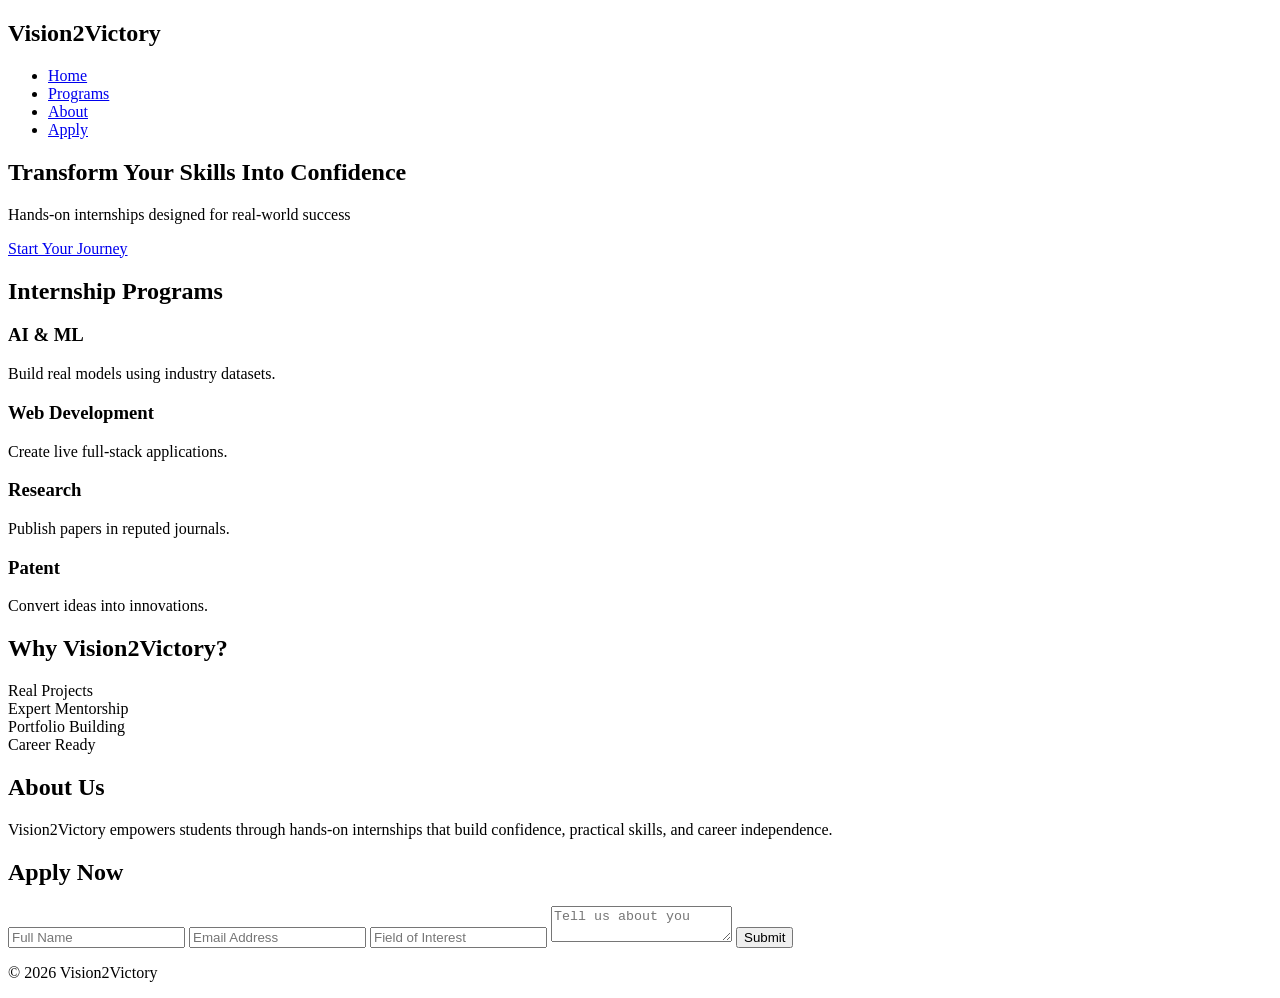
==== commit e6c4f165: "index.html" ====
--- a/index.html
+++ b/index.html
@@ -1,2468 +1,109 @@
 <!DOCTYPE html>
 <html lang="en">
+<head>
+<meta charset="UTF-8">
+<meta name="viewport" content="width=device-width, initial-scale=1.0">
+<title>Vision2Victory</title>
 
-<head>
-    <meta charset="UTF-8">
-    <meta name="viewport" content="width=device-width, initial-scale=1.0">
-    <title>Vision2Victory — Skill-Based Internship Platform</title>
-    <link
-        href="https://fonts.googleapis.com/css2?family=Sora:wght@300;400;500;600;700;800&family=DM+Sans:wght@300;400;500;600&display=swap"
-        rel="stylesheet">
-    <style>
-        *{
-  margin:0;
-  padding:0;
-  box-sizing:border-box;
-}
+<link rel="stylesheet" href="style.css">
 
-/* Background */
-.bgw{
-  position: fixed;
-  inset: 0;
-  z-index: 0; 
-}
+<!-- Google Font -->
+<link href="https://fonts.googleapis.com/css2?family=Poppins:wght@300;400;600&display=swap" rel="stylesheet">
 
-body{
-  position:relative;
-  z-index:1;
-}
+</head>
+<body>
 
+<!-- NAVBAR -->
+<header id="navbar">
+    <div class="container nav">
+        <h2 class="logo">Vision2Victory</h2>
+        <ul class="nav-links">
+            <li><a href="#home">Home</a></li>
+            <li><a href="#programs">Programs</a></li>
+            <li><a href="#about">About</a></li>
+            <li><a href="#contact">Apply</a></li>
+        </ul>
+    </div>
+</header>
 
-#bgCanvas{
-  width:100%;
-  height:100%;
-  display:block;
-}
+<!-- HERO -->
+<section id="home" class="hero">
+    <div class="hero-content">
+        <h1>Transform Your Skills Into Confidence</h1>
+        <p>Hands-on internships designed for real-world success</p>
+        <a href="#contact" class="btn-primary">Start Your Journey</a>
+    </div>
+</section>
 
-/* Button (just for testing toggle) */
-.toggle{
-  position:absolute;
-  top:20px;
-  left:20px;
-  padding:10px 20px;
-  border:none;
-  border-radius:8px;
-  cursor:pointer;
-}
+<!-- PROGRAMS -->
+<section id="programs" class="section">
+    <h2 class="section-title">Internship Programs</h2>
 
-/* Cursor */
-#cur,#ctr{
-  position:fixed;
-  pointer-events:none;
-  transform:translate(-50%,-50%);
-}
+    <div class="cards">
 
-/* small blue dot */
-#cur{
-  width:10px;
-  height:10px;
-  background:#2563eb;
-  border-radius:50%;
-  z-index:9999;
-}
-
-/* outer smooth circle */
-#ctr{
-  width:30px;
-  height:30px;
-  border:1.5px solid rgba(37,99,235,0.3);
-  border-radius:50%;
-  z-index:9998;
-}
-
-/* optional admin mode */
-body.adm #cur{
-  background:#16a34a;
-}
-
-body.adm #ctr{
-  border-color:rgba(22,163,74,0.4);
-}
-
-        *,
-        *::before,
-        *::after {
-            box-sizing: border-box;
-            margin: 0;
-            padding: 0
-        }
-
-        :root {
-            --blue: #2563eb;
-            --blue-grad: linear-gradient(135deg, #2563eb, #60a5fa);
-            --dark: #0f172a;
-            --mid: #334155;
-            --muted: #64748b;
-            --border: #e2e8f0;
-            --green: #10b981
-        }
-
-        html {
-            scroll-behavior: auto
-        }
-
-        body {
-            font-family: 'DM Sans', sans-serif;
-            color: var(--dark);
-            background: #f0f9ff;
-            overflow-x: hidden
-        }
-
-        /* NAV */
-        nav {
-            position: fixed;
-            top: 0;
-            left: 0;
-            right: 0;
-            z-index: 300;
-            display: flex;
-            align-items: center;
-            justify-content: space-between;
-            padding: 0 48px;
-            height: 64px;
-            background: rgba(255, 255, 255, .93);
-            backdrop-filter: blur(16px);
-            border-bottom: 1px solid rgba(226, 232, 240, .7);
-            transition: box-shadow .3s
-        }
-
-        nav.scrolled {
-            box-shadow: 0 2px 24px rgba(37, 99, 235, .08)
-        }
-
-        .nav-logo {
-            display: flex;
-            align-items: center;
-            gap: 10px;
-            text-decoration: none;
-            cursor: pointer
-        }
-
-        .nav-logo-icon {
-            width: 36px;
-            height: 36px;
-            border-radius: 10px;
-            background: var(--blue-grad);
-            display: flex;
-            align-items: center;
-            justify-content: center
-        }
-
-        .nav-logo-text {
-            font-family: 'Sora', sans-serif;
-            font-weight: 700;
-            font-size: 1.1rem;
-            color: var(--dark)
-        }
-
-        .nav-logo-text span {
-            color: var(--blue)
-        }
-
-        .nav-links {
-            display: flex;
-            gap: 32px;
-            list-style: none
-        }
-
-        .nav-links a {
-            text-decoration: none;
-            color: var(--mid);
-            font-size: .9rem;
-            font-weight: 500;
-            position: relative;
-            padding-bottom: 2px;
-            cursor: pointer;
-            transition: color .2s
-        }
-
-        .nav-links a::after {
-            content: '';
-            position: absolute;
-            bottom: 0;
-            left: 0;
-            width: 0;
-            height: 2px;
-            background: var(--blue);
-            border-radius: 2px;
-            transition: width .25s
-        }
-
-        .nav-links a:hover {
-            color: var(--blue)
-        }
-
-        .nav-links a:hover::after {
-            width: 100%
-        }
-
-        .nav-actions {
-            display: flex;
-            align-items: center;
-            gap: 16px
-        }
-
-        .btn-ghost {
-            background: none;
-            border: none;
-            cursor: pointer;
-            font-family: 'DM Sans', sans-serif;
-            font-size: .9rem;
-            font-weight: 500;
-            color: var(--dark);
-            padding: 8px 16px;
-            border-radius: 8px;
-            transition: background .2s, color .2s
-        }
-
-        .btn-ghost:hover {
-            background: #f1f5f9;
-            color: var(--blue)
-        }
-
-        .btn-primary {
-            background: var(--blue-grad);
-            color: white;
-            border: none;
-            cursor: pointer;
-            font-family: 'DM Sans', sans-serif;
-            font-size: .9rem;
-            font-weight: 600;
-            padding: 10px 22px;
-            border-radius: 50px;
-            box-shadow: 0 4px 14px rgba(37, 99, 235, .3);
-            transition: transform .2s, box-shadow .2s;
-            position: relative;
-            overflow: hidden
-        }
-
-        .btn-primary:hover {
-            transform: translateY(-2px);
-            box-shadow: 0 8px 24px rgba(37, 99, 235, .4)
-        }
-
-        .btn-primary:active {
-            transform: scale(.97)
-        }
-
-        /* MODE VIEWS */
-        .mode-view {
-            display: none
-        }
-
-        .mode-view.active {
-            display: block
-        }
-
-        /* SHARED */
-        .section-label {
-            font-family: 'Sora', sans-serif;
-            font-size: .75rem;
-            font-weight: 700;
-            letter-spacing: .12em;
-            color: var(--blue);
-            text-transform: uppercase;
-            margin-bottom: 14px
-        }
-
-        .section-title {
-            font-family: 'Sora', sans-serif;
-            font-size: clamp(1.8rem, 3.5vw, 2.6rem);
-            font-weight: 800;
-            line-height: 1.2;
-            color: var(--dark)
-        }
-
-        .section-sub {
-            font-size: 1rem;
-            color: var(--muted);
-            line-height: 1.7;
-            margin-top: 10px
-        }
-
-        .section-header {
-            display: flex;
-            justify-content: space-between;
-            align-items: flex-end;
-            flex-wrap: wrap;
-            gap: 16px;
-            margin-bottom: 40px
-        }
-
-        .view-all {
-            display: inline-flex;
-            align-items: center;
-            gap: 6px;
-            font-weight: 600;
-            color: var(--blue);
-            text-decoration: none;
-            font-size: .9rem;
-            white-space: nowrap;
-            transition: gap .2s
-        }
-
-        .view-all:hover {
-            gap: 10px
-        }
-
-        .browse-link {
-            font-size: .9rem;
-            font-weight: 600;
-            color: var(--mid);
-            text-decoration: none;
-            padding: 10px 20px;
-            border: 1.5px solid var(--border);
-            border-radius: 50px;
-            white-space: nowrap;
-            transition: border-color .2s, color .2s, transform .2s
-        }
-
-        .browse-link:hover {
-            border-color: var(--blue);
-            color: var(--blue);
-            transform: translateX(4px)
-        }
-
-        /* PILL + TOGGLE */
-        .pill-badge {
-            display: inline-flex;
-            align-items: center;
-            gap: 6px;
-            background: white;
-            border: 1px solid var(--border);
-            border-radius: 50px;
-            padding: 6px 14px;
-            font-size: .75rem;
-            font-weight: 600;
-            color: var(--muted);
-            margin-bottom: 24px;
-            box-shadow: 0 2px 8px rgba(0, 0, 0, .05)
-        }
-
-        .pill-dot {
-            width: 6px;
-            height: 6px;
-            border-radius: 50%;
-            background: var(--green);
-            animation: blink 2s infinite
-        }
-
-        @keyframes blink {
-
-            0%,
-            100% {
-                opacity: 1
-            }
-
-            50% {
-                opacity: .3
-            }
-        }
-
-        .mode-toggle {
-            display: inline-flex;
-            background: white;
-            border-radius: 50px;
-            border: 1px solid var(--border);
-            padding: 4px;
-            margin-bottom: 32px;
-            box-shadow: 0 2px 8px rgba(0, 0, 0, .06)
-        }
-
-        .mode-btn {
-            display: flex;
-            align-items: center;
-            gap: 7px;
-            padding: 10px 22px;
-            border-radius: 50px;
-            border: none;
-            cursor: pointer;
-            font-family: 'DM Sans', sans-serif;
-            font-size: .9rem;
-            font-weight: 600;
-            transition: background .25s, color .25s, box-shadow .25s;
-            color: var(--muted);
-            background: none
-        }
-
-        .mode-btn.active {
-            background: var(--blue-grad);
-            color: white;
-            box-shadow: 0 4px 12px rgba(37, 99, 235, .3)
-        }
-
-        /* SEARCH HERO */
-        .search-hero {
-            padding: 110px 48px 64px;
-            text-align: center;
-            position: relative;
-            overflow: hidden;
-            background: transparent;
-        }
-
-        .search-hero::after {
-            content: '';
-            position: absolute;
-            right: -100px;
-            top: -100px;
-            width: 500px;
-            height: 500px;
-            border-radius: 50%;
-            background: radial-gradient(circle, rgba(99, 102, 241, .07), transparent 70%);
-            pointer-events: none;
-            animation: floatBlob 8s ease-in-out infinite
-        }
-
-        @keyframes floatBlob {
-
-            0%,
-            100% {
-                transform: translateY(0) scale(1)
-            }
-
-            50% {
-                transform: translateY(-20px) scale(1.05)
-            }
-        }
-
-        .search-title {
-            font-family: 'Sora', sans-serif;
-            font-size: clamp(2rem, 4.5vw, 3.2rem);
-            font-weight: 800;
-            color: var(--dark);
-            line-height: 1.15;
-            margin-bottom: 18px
-        }
-
-        .search-title .accent {
-            color: var(--blue)
-        }
-
-        .search-sub {
-            font-size: 1rem;
-            color: var(--muted);
-            max-width: 560px;
-            margin: 0 auto 36px;
-            line-height: 1.7
-        }
-
-        .search-box {
-            display: flex;
-            max-width: 640px;
-            margin: 0 auto 24px;
-            background: white;
-            border-radius: 50px;
-            padding: 6px;
-            border: 1.5px solid var(--border);
-            box-shadow: 0 4px 20px rgba(37, 99, 235, .1);
-            transition: border-color .2s, box-shadow .2s
-        }
-
-        .search-box:focus-within {
-            border-color: var(--blue);
-            box-shadow: 0 4px 20px rgba(37, 99, 235, .2)
-        }
-
-        .search-input {
-            flex: 1;
-            border: none;
-            outline: none;
-            background: none;
-            font-family: 'DM Sans', sans-serif;
-            font-size: .93rem;
-            color: var(--dark);
-            padding: 8px 16px
-        }
-
-        .search-input::placeholder {
-            color: var(--muted)
-        }
-
-        .search-btn {
-            background: var(--blue-grad);
-            color: white;
-            border: none;
-            cursor: pointer;
-            font-family: 'DM Sans', sans-serif;
-            font-weight: 700;
-            font-size: .93rem;
-            padding: 12px 24px;
-            border-radius: 50px;
-            transition: transform .2s, box-shadow .2s
-        }
-
-        .search-btn:hover {
-            transform: scale(1.04);
-            box-shadow: 0 6px 16px rgba(37, 99, 235, .35)
-        }
-
-        .chips {
-            display: flex;
-            gap: 8px;
-            justify-content: center;
-            flex-wrap: wrap
-        }
-
-        .chip {
-            display: inline-flex;
-            align-items: center;
-            gap: 5px;
-            padding: 7px 14px;
-            background: white;
-            border: 1px solid var(--border);
-            border-radius: 50px;
-            font-size: .82rem;
-            font-weight: 500;
-            color: var(--mid);
-            cursor: pointer;
-            transition: border-color .2s, color .2s, background .2s, transform .2s
-        }
-
-        .chip:hover {
-            border-color: var(--blue);
-            color: var(--blue);
-            background: #eff6ff;
-            transform: translateY(-2px)
-        }
-
-        .chip:active {
-            transform: scale(.95)
-        }
-
-        /* HERO BOTTOM CARD */
-        .hero-card-wrap {
-            padding: 64px 48px 80px;
-            background: linear-gradient(180deg, #f0f9ff 0%, #e0f2fe 100%);
-            display: flex;
-            justify-content: center
-        }
-
-        .hero-inner {
-            max-width: 900px;
-            width: 100%;
-            background: rgba(255, 255, 255, .65);
-            border-radius: 28px;
-            padding: 72px 80px;
-            backdrop-filter: blur(20px);
-            border: 1px solid rgba(255, 255, 255, .85);
-            box-shadow: 0 20px 60px rgba(37, 99, 235, .08);
-            text-align: center;
-            position: relative;
-            overflow: hidden
-        }
-
-        .hero-blob {
-            position: absolute;
-            right: -80px;
-            top: 20px;
-            width: 280px;
-            height: 280px;
-            border-radius: 50%;
-            background: radial-gradient(circle, rgba(139, 92, 246, .12), transparent 70%);
-            pointer-events: none;
-            animation: blobFloat 8s ease-in-out infinite
-        }
-
-        @keyframes blobFloat {
-
-            0%,
-            100% {
-                transform: translateY(0)
-            }
-
-            50% {
-                transform: translateY(-18px)
-            }
-        }
-
-        .hero-title {
-            font-family: 'Sora', sans-serif;
-            font-size: clamp(2rem, 4vw, 3rem);
-            font-weight: 800;
-            line-height: 1.15;
-            color: var(--dark);
-            margin-bottom: 20px
-        }
-
-        .hero-title .accent {
-            color: var(--blue)
-        }
-
-        .hero-sub {
-            font-size: 1rem;
-            color: var(--muted);
-            line-height: 1.7;
-            max-width: 480px;
-            margin: 0 auto 36px
-        }
-
-        .hero-ctas {
-            display: flex;
-            gap: 14px;
-            justify-content: center;
-            flex-wrap: wrap
-        }
-
-        .btn-cta {
-            display: inline-flex;
-            align-items: center;
-            gap: 8px;
-            padding: 14px 28px;
-            border-radius: 50px;
-            font-family: 'DM Sans', sans-serif;
-            font-size: 1rem;
-            font-weight: 600;
-            cursor: pointer;
-            text-decoration: none;
-            border: none;
-            transition: transform .2s, box-shadow .2s;
-            position: relative;
-            overflow: hidden
-        }
-
-        .btn-cta:active {
-            transform: scale(.97)
-        }
-
-        .btn-cta-blue {
-            background: var(--blue-grad);
-            color: white;
-            box-shadow: 0 6px 20px rgba(37, 99, 235, .35)
-        }
-
-        .btn-cta-blue:hover {
-            transform: translateY(-3px);
-            box-shadow: 0 12px 32px rgba(37, 99, 235, .45)
-        }
-
-        .btn-cta-outline {
-            background: white;
-            color: var(--dark);
-            border: 1.5px solid var(--border)
-        }
-
-        .btn-cta-outline:hover {
-            transform: translateY(-3px);
-            box-shadow: 0 8px 20px rgba(0, 0, 0, .08);
-            border-color: var(--blue);
-            color: var(--blue)
-        }
-
-        /* STATS */
-        .stats-sec {
-            background: white;
-            padding: 56px 48px
-        }
-
-        .stats-bar {
-            display: grid;
-            grid-template-columns: repeat(4, 1fr);
-            background: white;
-            border-radius: 20px;
-            border: 1px solid var(--border);
-            box-shadow: 0 4px 24px rgba(0, 0, 0, .05);
-            overflow: hidden;
-            max-width: 1100px;
-            margin: 0 auto
-        }
-
-        .stat-item {
-            padding: 32px 24px;
-            text-align: center;
-            border-right: 1px solid var(--border);
-            transition: background .2s;
-            cursor: default
-        }
-
-        .stat-item:last-child {
-            border-right: none
-        }
-
-        .stat-item:hover {
-            background: #f8faff
-        }
-
-        .stat-number {
-            font-family: 'Sora', sans-serif;
-            font-size: 2.2rem;
-            font-weight: 800;
-            color: var(--blue);
-            line-height: 1;
-            display: inline-block;
-            transition: transform .3s
-        }
-
-        .stat-item:hover .stat-number {
-            transform: scale(1.1)
-        }
-
-        .stat-label {
-            font-size: .85rem;
-            color: var(--muted);
-            margin-top: 6px
-        }
-
-        /* TICKER */
-        .ticker-wrap {
-            padding: 28px 0;
-            background: white;
-            overflow: hidden;
-            border-top: 1px solid var(--border);
-            border-bottom: 1px solid var(--border)
-        }
-
-        .ticker-label {
-            text-align: center;
-            font-size: .72rem;
-            font-weight: 700;
-            letter-spacing: .12em;
-            text-transform: uppercase;
-            color: var(--blue);
-            margin-bottom: 14px
-        }
-
-        .ticker-track {
-            display: flex;
-            gap: 60px;
-            width: max-content;
-            animation: ticker 22s linear infinite
-        }
-
-        @keyframes ticker {
-            from {
-                transform: translateX(0)
-            }
-
-            to {
-                transform: translateX(-50%)
-            }
-        }
-
-        .ticker-company {
-            font-family: 'Sora', sans-serif;
-            font-weight: 600;
-            font-size: 1rem;
-            color: #94a3b8;
-            white-space: nowrap;
-            transition: color .2s;
-            cursor: default
-        }
-
-        .ticker-company:hover {
-            color: var(--blue)
-        }
-
-        /* HOW IT WORKS */
-        .how-sec {
-            padding: 96px 48px;
-            background: linear-gradient(180deg, white 0%, #f8faff 100%)
-        }
-
-        .steps-grid {
-            display: grid;
-            grid-template-columns: repeat(4, 1fr);
-            gap: 20px;
-            margin-top: 48px
-        }
-
-        .step-card {
-            background: white;
-            border-radius: 20px;
-            padding: 28px 24px;
-            border: 1px solid var(--border);
-            box-shadow: 0 2px 12px rgba(0, 0, 0, .04);
-            transition: transform .25s, box-shadow .25s;
-            cursor: default
-        }
-
-        .step-card:hover {
-            transform: translateY(-8px);
-            box-shadow: 0 20px 48px rgba(37, 99, 235, .12)
-        }
-
-        .step-icon {
-            width: 48px;
-            height: 48px;
-            border-radius: 14px;
-            background: linear-gradient(135deg, #dbeafe, #eff6ff);
-            display: flex;
-            align-items: center;
-            justify-content: center;
-            font-size: 20px;
-            margin-bottom: 16px;
-            transition: background .3s, transform .3s
-        }
-
-        .step-card:hover .step-icon {
-            background: var(--blue-grad);
-            transform: rotate(-8deg) scale(1.1)
-        }
-
-        .step-num {
-            font-family: 'Sora', sans-serif;
-            font-size: .7rem;
-            font-weight: 700;
-            letter-spacing: .1em;
-            text-transform: uppercase;
-            color: var(--blue);
-            margin-bottom: 10px
-        }
-
-        .step-title {
-            font-family: 'Sora', sans-serif;
-            font-weight: 700;
-            font-size: 1.05rem;
-            color: var(--dark);
-            margin-bottom: 8px
-        }
-
-        .step-desc {
-            font-size: .87rem;
-            color: var(--muted);
-            line-height: 1.6
-        }
-
-        /* SKILLS */
-        .skills-sec {
-            padding: 96px 48px;
-            background: #f8faff
-        }
-
-        .skills-grid {
-            display: grid;
-            grid-template-columns: repeat(3, 1fr);
-            gap: 16px;
-            margin-top: 40px
-        }
-
-        .skill-cat {
-            background: white;
-            border-radius: 16px;
-            padding: 24px;
-            border: 1px solid var(--border);
-            display: flex;
-            align-items: center;
-            gap: 16px;
-            cursor: pointer;
-            transition: transform .25s, box-shadow .25s, border-color .25s
-        }
-
-        .skill-cat:hover {
-            transform: translateX(6px);
-            box-shadow: 0 8px 24px rgba(37, 99, 235, .1);
-            border-color: rgba(37, 99, 235, .2)
-        }
-
-        .skill-cat-icon {
-            width: 44px;
-            height: 44px;
-            border-radius: 12px;
-            background: linear-gradient(135deg, #dbeafe, #eff6ff);
-            display: flex;
-            align-items: center;
-            justify-content: center;
-            font-size: 18px;
-            flex-shrink: 0;
-            transition: background .3s
-        }
-
-        .skill-cat:hover .skill-cat-icon {
-            background: var(--blue-grad)
-        }
-
-        .skill-cat-name {
-            font-family: 'Sora', sans-serif;
-            font-weight: 700;
-            font-size: .95rem;
-            color: var(--dark)
-        }
-
-        .skill-cat-count {
-            font-size: .8rem;
-            color: var(--muted);
-            margin-top: 2px
-        }
-
-        
-
-        .cards-grid {
-            display: grid;
-            grid-template-columns: repeat(3, 1fr);
-            gap: 20px
-        }
-
-        .job-card {
-            background: white;
-            border-radius: 16px;
-            padding: 24px;
-            border: 1px solid var(--border);
-            box-shadow: 0 2px 12px rgba(0, 0, 0, .04);
-            transition: transform .25s, box-shadow .25s, border-color .25s;
-            cursor: pointer;
-            position: relative;
-            overflow: hidden
-        }
-
-        .job-card::after {
-            content: '';
-            position: absolute;
-            inset: 0;
-            background: linear-gradient(135deg, rgba(37, 99, 235, .04), transparent);
-            opacity: 0;
-            transition: opacity .25s
-        }
-
-        .job-card:hover {
-            transform: translateY(-6px);
-            box-shadow: 0 16px 40px rgba(37, 99, 235, .12);
-            border-color: rgba(37, 99, 235, .2)
-        }
-
-        .job-card:hover::after {
-            opacity: 1
-        }
-
-        .job-card-top {
-            display: flex;
-            justify-content: space-between;
-            align-items: flex-start;
-            margin-bottom: 12px
-        }
-
-        .job-co {
-            display: flex;
-            align-items: center;
-            gap: 10px
-        }
-
-        .job-co-icon {
-            width: 36px;
-            height: 36px;
-            border-radius: 10px;
-            background: linear-gradient(135deg, #dbeafe, #eff6ff);
-            display: flex;
-            align-items: center;
-            justify-content: center;
-            font-size: 14px;
-            flex-shrink: 0
-        }
-
-        .job-co-name {
-            font-size: .72rem;
-            color: var(--muted);
-            font-weight: 500
-        }
-
-        .job-title {
-            font-family: 'Sora', sans-serif;
-            font-size: 1rem;
-            font-weight: 700;
-            color: var(--dark);
-            margin-bottom: 10px
-        }
-
-        .badge {
-            font-size: .65rem;
-            font-weight: 700;
-            padding: 3px 10px;
-            border-radius: 50px;
-            text-transform: uppercase;
-            letter-spacing: .06em
-        }
-
-        .badge-hot {
-            background: #fef3c7;
-            color: #d97706
-        }
-
-        .badge-new {
-            background: #dcfce7;
-            color: #15803d
-        }
-
-        .badge-verified {
-            background: #dbeafe;
-            color: var(--blue)
-        }
-
-        .bookmark-btn {
-            background: none;
-            border: none;
-            cursor: pointer;
-            padding: 4px;
-            color: var(--muted);
-            font-size: 16px;
-            line-height: 1;
-            transition: color .2s, transform .2s
-        }
-
-        .bookmark-btn:hover {
-            color: var(--blue);
-            transform: scale(1.2)
-        }
-
-        .bookmark-btn.saved {
-            color: var(--blue)
-        }
-
-        .job-meta {
-            display: flex;
-            gap: 14px;
-            margin-bottom: 12px;
-            flex-wrap: wrap
-        }
-
-        .job-meta-item {
-            display: flex;
-            align-items: center;
-            gap: 4px;
-            font-size: .78rem;
-            color: var(--muted)
-        }
-
-        .skills-row {
-            display: flex;
-            gap: 6px;
-            flex-wrap: wrap;
-            margin-bottom: 20px
-        }
-
-        .skill-tag {
-            font-size: .72rem;
-            padding: 4px 10px;
-            background: #f1f5f9;
-            color: var(--mid);
-            border-radius: 50px;
-            font-weight: 500;
-            transition: background .2s, color .2s
-        }
-
-        .job-card:hover .skill-tag {
-            background: #dbeafe;
-            color: var(--blue)
-        }
-
-        .job-footer {
-            display: flex;
-            justify-content: space-between;
-            align-items: center
-        }
-
-        .job-salary {
-            font-family: 'Sora', sans-serif;
-            font-weight: 700;
-            font-size: 1rem;
-            color: var(--dark)
-        }
-
-        .btn-apply {
-            background: var(--blue-grad);
-            color: white;
-            border: none;
-            cursor: pointer;
-            font-family: 'DM Sans', sans-serif;
-            font-size: .85rem;
-            font-weight: 600;
-            padding: 9px 20px;
-            border-radius: 50px;
-            box-shadow: 0 4px 12px rgba(37, 99, 235, .25);
-            transition: transform .2s, box-shadow .2s;
-            position: relative;
-            overflow: hidden
-        }
-
-        .btn-apply:hover {
-            transform: translateY(-2px);
-            box-shadow: 0 8px 20px rgba(37, 99, 235, .4)
-        }
-
-        .btn-apply:active {
-            transform: scale(.97)
-        }
-
-        /* TESTIMONIALS */
-        .reviews-sec {
-            padding: 96px 48px;
-            background: #f8faff
-        }
-
-        .reviews-grid {
-            display: grid;
-            grid-template-columns: repeat(3, 1fr);
-            gap: 24px;
-            margin-top: 48px
-        }
-
-        .review-card {
-            background: white;
-            border-radius: 20px;
-            padding: 28px 24px;
-            border: 1px solid var(--border);
-            transition: transform .25s, box-shadow .25s;
-            cursor: default
-        }
-
-        .review-card:hover {
-            transform: translateY(-6px);
-            box-shadow: 0 16px 40px rgba(37, 99, 235, .1)
-        }
-
-        .quote-icon {
-            font-size: 2.2rem;
-            color: #93c5fd;
-            line-height: 1;
-            margin-bottom: 14px;
-            font-family: Georgia, serif
-        }
-
-        .review-text {
-            font-size: .9rem;
-            color: var(--mid);
-            line-height: 1.7;
-            margin-bottom: 16px
-        }
-
-        .stars {
-            margin-bottom: 20px;
-            font-size: 1rem
-        }
-
-        .reviewer {
-            display: flex;
-            align-items: center;
-            gap: 12px
-        }
-
-        .reviewer-avatar {
-            width: 40px;
-            height: 40px;
-            border-radius: 50%;
-            background: var(--blue-grad);
-            display: flex;
-            align-items: center;
-            justify-content: center;
-            font-family: 'Sora', sans-serif;
-            font-weight: 700;
-            color: white;
-            font-size: .85rem;
-            flex-shrink: 0
-        }
-
-        .reviewer-name {
-            font-family: 'Sora', sans-serif;
-            font-weight: 700;
-            font-size: .9rem;
-            color: var(--dark)
-        }
-
-        .reviewer-role {
-            font-size: .78rem;
-            color: var(--muted)
-        }
-
-        /* FAQ */
-        .faq-sec {
-            padding: 96px 48px;
-            background: white
-        }
-
-        .faq-list {
-            max-width: 780px;
-            margin: 48px auto 0;
-            display: flex;
-            flex-direction: column;
-            gap: 12px
-        }
-
-        .faq-item {
-            background: white;
-            border-radius: 16px;
-            border: 1px solid var(--border);
-            overflow: hidden;
-            transition: box-shadow .25s, border-color .25s
-        }
-
-        .faq-item:hover {
-            box-shadow: 0 4px 20px rgba(37, 99, 235, .08)
-        }
-
-        .faq-item.open {
-            border-color: rgba(37, 99, 235, .25)
-        }
-
-        .faq-q {
-            width: 100%;
-            background: none;
-            border: none;
-            cursor: pointer;
-            display: flex;
-            justify-content: space-between;
-            align-items: center;
-            padding: 22px 24px;
-            font-family: 'DM Sans', sans-serif;
-            font-size: .97rem;
-            font-weight: 600;
-            color: var(--dark);
-            text-align: left;
-            gap: 12px;
-            transition: color .2s
-        }
-
-        .faq-q:hover {
-            color: var(--blue)
-        }
-
-        .faq-icon {
-            width: 24px;
-            height: 24px;
-            border-radius: 50%;
-            border: 1.5px solid var(--border);
-            display: flex;
-            align-items: center;
-            justify-content: center;
-            flex-shrink: 0;
-            transition: transform .3s, border-color .3s, background .3s;
-            color: var(--muted)
-        }
-
-        .faq-item.open .faq-icon {
-            transform: rotate(180deg);
-            border-color: var(--blue);
-            background: var(--blue);
-            color: white
-        }
-
-        .faq-a {
-            max-height: 0;
-            overflow: hidden;
-            transition: max-height .35s ease, padding .35s ease;
-            font-size: .9rem;
-            color: var(--muted);
-            line-height: 1.7;
-            padding: 0 24px
-        }
-
-        .faq-item.open .faq-a {
-            max-height: 200px;
-            padding: 0 24px 20px
-        }
-
-        /* FOOTER */
-        footer {
-            background: white;
-            padding: 60px 48px 32px;
-            border-top: 1px solid var(--border)
-        }
-
-        .footer-grid {
-            display: grid;
-            grid-template-columns: 2fr 1fr 1fr 1fr 1fr;
-            gap: 40px;
-            margin-bottom: 48px
-        }
-
-        .footer-brand p {
-            font-size: .87rem;
-            color: var(--muted);
-            line-height: 1.6;
-            margin: 12px 0 20px;
-            max-width: 260px
-        }
-
-        .footer-socials {
-            display: flex;
-            gap: 10px
-        }
-
-        .social-btn {
-            width: 36px;
-            height: 36px;
-            border-radius: 10px;
-            border: 1px solid var(--border);
-            display: flex;
-            align-items: center;
-            justify-content: center;
-            cursor: pointer;
-            color: var(--muted);
-            font-size: 14px;
-            text-decoration: none;
-            transition: border-color .2s, color .2s, background .2s, transform .2s
-        }
-
-        .social-btn:hover {
-            border-color: var(--blue);
-            color: var(--blue);
-            background: #eff6ff;
-            transform: translateY(-3px)
-        }
-
-        .footer-col h4 {
-            font-family: 'Sora', sans-serif;
-            font-weight: 700;
-            font-size: .9rem;
-            color: var(--dark);
-            margin-bottom: 16px
-        }
-
-        .footer-col ul {
-            list-style: none;
-            display: flex;
-            flex-direction: column;
-            gap: 10px
-        }
-
-        .footer-col ul a {
-            text-decoration: none;
-            font-size: .87rem;
-            color: var(--muted);
-            transition: color .2s
-        }
-
-        .footer-col ul a:hover {
-            color: var(--blue)
-        }
-
-        .footer-bottom {
-            border-top: 1px solid var(--border);
-            padding-top: 24px;
-            display: flex;
-            justify-content: space-between;
-            align-items: center;
-            flex-wrap: wrap;
-            gap: 12px
-        }
-
-        .footer-copy,
-        .footer-made {
-            font-size: .82rem;
-            color: var(--muted)
-        }
-
-        /* REVEAL */
-        .reveal {
-            opacity: 0;
-            transform: translateY(24px);
-            transition: opacity .6s ease, transform .6s ease
-        }
-
-        .reveal.visible {
-            opacity: 1;
-            transform: translateY(0)
-        }
-
-        /* RIPPLE */
-        .ripple-wave {
-            position: absolute;
-            border-radius: 50%;
-            background: rgba(255, 255, 255, .28);
-            transform: scale(0);
-            animation: rippleAnim .6s linear;
-            pointer-events: none
-        }
-
-        @keyframes rippleAnim {
-            to {
-                transform: scale(4);
-                opacity: 0
-            }
-        }
-
-        /* TOAST */
-        #toast {
-            position: fixed;
-            bottom: 32px;
-            right: 32px;
-            background: var(--dark);
-            color: white;
-            padding: 14px 22px;
-            border-radius: 12px;
-            font-size: .9rem;
-            font-weight: 600;
-            transform: translateY(80px);
-            opacity: 0;
-            transition: all .3s;
-            z-index: 999;
-            box-shadow: 0 8px 24px rgba(0, 0, 0, .2)
-        }
-
-        @media(max-width:1024px) {
-
-            .steps-grid,
-            .cards-grid {
-                grid-template-columns: 1fr 1fr
-            }
-        }
-
-        @media(max-width:768px) {
-            nav {
-                padding: 0 20px
-            }
-
-            .nav-links {
-                display: none
-            }
-
-            .search-hero,
-            .stats-sec,
-            .how-sec,
-            .skills-sec,
-            .interns-sec,
-            .reviews-sec,
-            .faq-sec,
-            .hero-card-wrap,
-            footer {
-                padding-left: 20px;
-                padding-right: 20px
-            }
-
-            .cards-grid,
-            .steps-grid,
-            .reviews-grid,
-            .skills-grid {
-                grid-template-columns: 1fr
-            }
-
-            .footer-grid {
-                grid-template-columns: 1fr 1fr
-            }
-
-            .stats-bar {
-                grid-template-columns: 1fr 1fr
-            }
-
-            .hero-inner {
-                padding: 40px 24px
-            }
-        }
-    </style>
-</head>
-
-<body>
-    <div id="cur"></div>
-<div id="ctr"></div>
-<div class="bgw">
-  <canvas id="bgCanvas"></canvas>
-</div>
-
-    <!-- NAV -->
-    <nav id="navbar">
-        <a class="nav-logo" onclick="scrollToTop()">
-            <div class="nav-logo-icon">
-                <svg viewBox="0 0 24 24" width="20" height="20" fill="none">
-                    <circle cx="12" cy="12" r="9" stroke="white" stroke-width="2" />
-                    <circle cx="12" cy="12" r="3.5" fill="white" />
-                    <line x1="12" y1="3" x2="12" y2="7" stroke="white" stroke-width="2" stroke-linecap="round" />
-                    <line x1="12" y1="17" x2="12" y2="21" stroke="white" stroke-width="2" stroke-linecap="round" />
-                </svg>
-            </div>
-            <span class="nav-logo-text">Vision<span>2</span>Victory</span>
-        </a>
-        <ul class="nav-links">
-            <li><a onclick="navTo('sec-internships')">Internships</a></li>
-            <li><a onclick="navTo('sec-how')">How it works</a></li>
-            <li><a onclick="navTo('sec-skills')">Skills</a></li>
-            <li><a onclick="navTo('sec-companies')">Companies</a></li>
-            <li><a onclick="navTo('sec-faq')">FAQ</a></li>
-        </ul>
-        <div class="nav-actions">
-            <button class="btn-ghost">Sign in</button>
-            <button class="btn-primary" onclick="addRipple(event,this)">Get started</button>
-        </div>
-    </nav>
-
-    <!-- ═══════════ STUDENT VIEW ═══════════ -->
-    <div id="student-view" class="mode-view active">
-
-        <!-- Hero Search -->
-        <section class="search-hero">
-            <div class="pill-badge"><span class="pill-dot"></span> SKILL-BASED INTERNSHIP PLATFORM</div>
-            <h1 class="search-title">Turn your skills into <span class="accent">real<br>opportunities.</span></h1>
-            <div class="mode-toggle">
-                <button class="mode-btn active" onclick="switchMode('student')">🎓 Student</button>
-                <button class="mode-btn" onclick="switchMode('admin')">🛡 Admin</button>
-            </div>
-            <p class="search-sub">Get matched with internships that actually fit the skills you have today — and the
-                ones you want to grow into tomorrow.</p>
-            <div class="search-box">
-                <input class="search-input" id="s-input" type="text"
-                    placeholder="Try 'React internship', 'UX remote', 'data science'...">
-                <button class="search-btn" onclick="handleSearch('s-input',this)">Search →</button>
-            </div>
-            <div class="chips">
-                <span class="chip" onclick="fillSearch('s-input','React')">✦ React</span>
-                <span class="chip" onclick="fillSearch('s-input','UI/UX Design')">✦ UI/UX Design</span>
-                <span class="chip" onclick="fillSearch('s-input','Data Analytics')">✦ Data Analytics</span>
-                <span class="chip" onclick="fillSearch('s-input','Content Writing')">✦ Content Writing</span>
-                <span class="chip" onclick="fillSearch('s-input','Python')">✦ Python</span>
-                <span class="chip" onclick="fillSearch('s-input','Marketing')">✦ Marketing</span>
-                <span class="chip" onclick="fillSearch('s-input','Figma')">✦ Figma</span>
-                <span class="chip" onclick="fillSearch('s-input','Machine Learning')">✦ Machine Learning</span>
-            </div>
-        </section>
-        <!-- Stats -->
-        <section class="stats-sec" id="s-stats">
-            <div class="stats-bar reveal">
-                <div class="stat-item">
-                    <div class="stat-number" data-target="12000">0</div>
-                    <div class="stat-label">Active students</div>
-                </div>
-                <div class="stat-item">
-                    <div class="stat-number" data-target="480" data-suffix="+">0</div>
-                    <div class="stat-label">Partner companies</div>
-                </div>
-                <div class="stat-item">
-                    <div class="stat-number" data-target="6400">0</div>
-                    <div class="stat-label">Matches made</div>
-                </div>
-                <div class="stat-item">
-                    <div class="stat-number" data-target="94" data-suffix="%">0</div>
-                    <div class="stat-label">Student satisfaction</div>
-                </div>
-            </div>
-        </section>
-
-        <!-- Ticker -->
-        <div class="ticker-wrap" id="sec-companies">
-            <div class="ticker-label">STUDENTS HAVE INTERNED AT</div>
-            <div class="ticker-track">
-                <span class="ticker-company">Kairo Health</span><span class="ticker-company">Orbit Analytics</span><span
-                    class="ticker-company">Lumen Studio</span><span class="ticker-company">Voltage AI</span><span
-                    class="ticker-company">Peachfolio</span><span class="ticker-company">Northwind</span><span
-                    class="ticker-company">Bloomstack</span><span class="ticker-company">Nebula Labs</span><span
-                    class="ticker-company">Kairo Health</span><span class="ticker-company">Orbit Analytics</span><span
-                    class="ticker-company">Lumen Studio</span><span class="ticker-company">Voltage AI</span><span
-                    class="ticker-company">Peachfolio</span><span class="ticker-company">Northwind</span><span
-                    class="ticker-company">Bloomstack</span><span class="ticker-company">Nebula Labs</span>
-            </div>
+        <div class="card">
+            <h3>AI & ML</h3>
+            <p>Build real models using industry datasets.</p>
         </div>
 
-        <!-- How it works -->
-        <section class="how-sec" id="sec-how">
-            <div class="section-label reveal">HOW IT WORKS</div>
-            <h2 class="section-title reveal" style="transition-delay:.08s">From skill to internship, in four quiet
-                steps.</h2>
-            <p class="section-sub reveal" style="transition-delay:.14s;max-width:500px">We built this flow around real
-                students — not recruiters. No spam, no endless scrolling.</p>
-            <div class="steps-grid">
-                <div class="step-card reveal" style="transition-delay:.08s">
-                    <div class="step-icon">👤</div>
-                    <div class="step-num">Step 01</div>
-                    <div class="step-title">Create your skill profile</div>
-                    <p class="step-desc">Tell us what you know. Add projects, courses, and certifications in minutes.
-                    </p>
-                </div>
-                <div class="step-card reveal" style="transition-delay:.16s">
-                    <div class="step-icon">✨</div>
-                    <div class="step-num">Step 02</div>
-                    <div class="step-title">Get matched, not flooded</div>
-                    <p class="step-desc">Our engine shortlists internships that genuinely fit — no endless scrolling.
-                    </p>
-                </div>
-                <div class="step-card reveal" style="transition-delay:.24s">
-                    <div class="step-icon">💼</div>
-                    <div class="step-num">Step 03</div>
-                    <div class="step-title">Apply in one click</div>
-                    <p class="step-desc">Send a tailored application and track status live in your dashboard.</p>
-                </div>
-                <div class="step-card reveal" style="transition-delay:.32s">
-                    <div class="step-icon">🚀</div>
-                    <div class="step-num">Step 04</div>
-                    <div class="step-title">Land the role, grow fast</div>
-                    <p class="step-desc">Kick off with structured onboarding and weekly mentor check-ins.</p>
-                </div>
-            </div>
-        </section>
-
-        <!-- Skills -->
-        <section class="skills-sec" id="sec-skills">
-            <div
-                style="display:flex;justify-content:space-between;align-items:flex-end;flex-wrap:wrap;gap:16px;margin-bottom:40px">
-                <div>
-                    <div class="section-label reveal">EXPLORE SKILLS</div>
-                    <h2 class="section-title reveal" style="transition-delay:.08s">Find your field. We'll find you the
-                        role.</h2>
-                </div>
-                <a href="#" class="view-all reveal">View all categories →</a>
-            </div>
-            <div class="skills-grid">
-                <div class="skill-cat reveal" style="transition-delay:.04s">
-                    <div class="skill-cat-icon">💻</div>
-                    <div>
-                        <div class="skill-cat-name">Software & Web</div>
-                        <div class="skill-cat-count">842 open roles</div>
-                    </div>
-                </div>
-                <div class="skill-cat reveal" style="transition-delay:.08s">
-                    <div class="skill-cat-icon">🎨</div>
-                    <div>
-                        <div class="skill-cat-name">Design & UX</div>
-                        <div class="skill-cat-count">356 open roles</div>
-                    </div>
-                </div>
-                <div class="skill-cat reveal" style="transition-delay:.12s">
-                    <div class="skill-cat-icon">📈</div>
-                    <div>
-                        <div class="skill-cat-name">Data & Analytics</div>
-                        <div class="skill-cat-count">421 open roles</div>
-                    </div>
-                </div>
-                <div class="skill-cat reveal" style="transition-delay:.16s">
-                    <div class="skill-cat-icon">🤖</div>
-                    <div>
-                        <div class="skill-cat-name">AI / Machine Learning</div>
-                        <div class="skill-cat-count">289 open roles</div>
-                    </div>
-                </div>
-                <div class="skill-cat reveal" style="transition-delay:.20s">
-                    <div class="skill-cat-icon">📣</div>
-                    <div>
-                        <div class="skill-cat-name">Marketing & Growth</div>
-                        <div class="skill-cat-count">512 open roles</div>
-                    </div>
-                </div>
-                <div class="skill-cat reveal" style="transition-delay:.24s">
-                    <div class="skill-cat-icon">✍️</div>
-                    <div>
-                        <div class="skill-cat-name">Content & Writing</div>
-                        <div class="skill-cat-count">194 open roles</div>
-                    </div>
-                </div>
-                <div class="skill-cat reveal" style="transition-delay:.28s">
-                    <div class="skill-cat-icon">🎬</div>
-                    <div>
-                        <div class="skill-cat-name">Media & Video</div>
-                        <div class="skill-cat-count">128 open roles</div>
-                    </div>
-                </div>
-                <div class="skill-cat reveal" style="transition-delay:.32s">
-                    <div class="skill-cat-icon">💰</div>
-                    <div>
-                        <div class="skill-cat-name">Finance & Ops</div>
-                        <div class="skill-cat-count">217 open roles</div>
-                    </div>
-                </div>
-                <div class="skill-cat reveal" style="transition-delay:.36s">
-                    <div class="skill-cat-icon">⚖️</div>
-                    <div>
-                        <div class="skill-cat-name">Legal & Policy</div>
-                        <div class="skill-cat-count">76 open roles</div>
-                    </div>
-                </div>
-            </div>
-        </section>
-
-
-        <!-- Testimonials -->
-        <section class="reviews-sec">
-            <div class="section-label reveal">LOVED BY STUDENTS & TEAMS</div>
-            <h2 class="section-title reveal" style="transition-delay:.08s">Real students. Real offers. Real fast.</h2>
-            <div class="reviews-grid">
-                <div class="review-card reveal" style="transition-delay:.08s">
-                    <div class="quote-icon">"</div>
-                    <p class="review-text">I'd been cold-applying for weeks. Vision2Victory matched me to a React
-                        internship in 48 hours — offer in a week.</p>
-                    <div class="stars">⭐⭐⭐⭐⭐</div>
-                    <div class="reviewer">
-                        <div class="reviewer-avatar">AR</div>
-                        <div>
-                            <div class="reviewer-name">Ananya R.</div>
-                            <div class="reviewer-role">CS, IIIT Hyderabad</div>
-                        </div>
-                    </div>
-                </div>
-                <div class="review-card reveal" style="transition-delay:.16s">
-                    <div class="quote-icon">"</div>
-                    <p class="review-text">The skill-first filter actually works. I got shortlisted at Kairo for a
-                        design role I wasn't even looking for.</p>
-                    <div class="stars">⭐⭐⭐⭐⭐</div>
-                    <div class="reviewer">
-                        <div class="reviewer-avatar">RM</div>
-                        <div>
-                            <div class="reviewer-name">Rohan M.</div>
-                            <div class="reviewer-role">Design, NID</div>
-                        </div>
-                    </div>
-                </div>
-                <div class="review-card reveal" style="transition-delay:.24s">
-                    <div class="quote-icon">"</div>
-                    <p class="review-text">As a hiring lead, I get three strong shortlists in the time it used to take
-                        to write one job post.</p>
-                    <div class="stars">⭐⭐⭐⭐⭐</div>
-                    <div class="reviewer">
-                        <div class="reviewer-avatar">PN</div>
-                        <div>
-                            <div class="reviewer-name">Priya N.</div>
-                            <div class="reviewer-role">Talent Lead, Orbit</div>
-                        </div>
-                    </div>
-                </div>
-            </div>
-        </section>
-
-        <!-- FAQ -->
-        <section class="faq-sec" id="sec-faq">
-            <div style="text-align:center">
-                <div class="section-label reveal">QUESTIONS? ANSWERED.</div>
-                <h2 class="section-title reveal" style="transition-delay:.08s">Frequently asked, plainly answered.</h2>
-            </div>
-            <div class="faq-list">
-                <div class="faq-item reveal" style="transition-delay:.08s"><button class="faq-q"
-                        onclick="toggleFaq(this)">Do I need prior experience to apply?<span class="faq-icon"><svg
-                                width="12" height="12" viewBox="0 0 12 12" fill="none" stroke="currentColor"
-                                stroke-width="2">
-                                <path d="M2 4l4 4 4-4" />
-                            </svg></span></button>
-                    <div class="faq-a">Not at all! Vision2Victory is built for students and fresh graduates. Your
-                        skills, projects, and courses matter more than work history. Many companies on our platform
-                        explicitly welcome first-timers.</div>
-                </div>
-                <div class="faq-item reveal" style="transition-delay:.12s"><button class="faq-q"
-                        onclick="toggleFaq(this)">Is there a fee for students?<span class="faq-icon"><svg width="12"
-                                height="12" viewBox="0 0 12 12" fill="none" stroke="currentColor" stroke-width="2">
-                                <path d="M2 4l4 4 4-4" />
-                            </svg></span></button>
-                    <div class="faq-a">No — Vision2Victory is completely free for students. Companies pay to post roles
-                        and access our talent pool. You'll never be charged to apply or use any feature on the platform.
-                    </div>
-                </div>
-                <div class="faq-item reveal" style="transition-delay:.16s"><button class="faq-q"
-                        onclick="toggleFaq(this)">How does skill matching work?<span class="faq-icon"><svg width="12"
-                                height="12" viewBox="0 0 12 12" fill="none" stroke="currentColor" stroke-width="2">
-                                <path d="M2 4l4 4 4-4" />
-                            </svg></span></button>
-                    <div class="faq-a">Our engine analyses the skills on your profile against what companies actually
-                        require — not just job titles. It considers your current skills and learning goals to surface
-                        roles that fit both.</div>
-                </div>
-                <div class="faq-item reveal" style="transition-delay:.20s"><button class="faq-q"
-                        onclick="toggleFaq(this)">Are the internships verified?<span class="faq-icon"><svg width="12"
-                                height="12" viewBox="0 0 12 12" fill="none" stroke="currentColor" stroke-width="2">
-                                <path d="M2 4l4 4 4-4" />
-                            </svg></span></button>
-                    <div class="faq-a">Yes. Every company goes through a verification process before they can post
-                        roles. We check business registration, review pay structures, and ensure listings meet our
-                        quality standards.</div>
-                </div>
-                <div class="faq-item reveal" style="transition-delay:.24s"><button class="faq-q"
-                        onclick="toggleFaq(this)">Can I apply while still in college?<span class="faq-icon"><svg
-                                width="12" height="12" viewBox="0 0 12 12" fill="none" stroke="currentColor"
-                                stroke-width="2">
-                                <path d="M2 4l4 4 4-4" />
-                            </svg></span></button>
-                    <div class="faq-a">Absolutely — that's exactly who we built this for. You can specify your
-                        graduation date, preferred start date, and whether you need a part-time or flexible arrangement.
-                    </div>
-                </div>
-            </div>
-        </section>
-
-        <!-- Bottom CTA Card -->
-        <section class="hero-card-wrap">
-            <div class="hero-inner">
-                <div class="hero-blob"></div>
-                <h2 class="hero-title">Your next opportunity is <span class="accent">one profile away.</span></h2>
-                <p class="hero-sub">Create your Vision2Victory profile, and let matched internships come to you.</p>
-                <div class="hero-ctas">
-                    <button class="btn-cta btn-cta-blue" onclick="addRipple(event,this)">Claim your free profile
-                        →</button>
-                    <button class="btn-cta btn-cta-outline">Talk to us</button>
-                </div>
-            </div>
-        </section>
-
-    </div><!-- /student-view -->
-
-
-    <!-- ═══════════ ADMIN VIEW ═══════════ -->
-    <div id="admin-view" class="mode-view">
-
-        <!-- Admin Hero Search -->
-        <section class="search-hero">
-            <div class="pill-badge"><span class="pill-dot"></span> SKILL-BASED INTERNSHIP PLATFORM</div>
-            <h1 class="search-title">Hire interns who are <span class="accent">already<br>ready.</span></h1>
-            <div class="mode-toggle">
-                <button class="mode-btn" onclick="switchMode('student')">🎓 Student</button>
-                <button class="mode-btn active" onclick="switchMode('admin')">🛡 Admin</button>
-            </div>
-            <p class="search-sub">Post internships, match with verified students by skill, and manage applications
-                end-to-end from one elegant dashboard.</p>
-            <div class="search-box">
-                <input class="search-input" id="a-input" type="text"
-                    placeholder="Search students by skill, college, year...">
-                <button class="search-btn" onclick="handleSearch('a-input',this)">Find talent →</button>
-            </div>
-            <div class="chips">
-                <span class="chip" onclick="fillSearch('a-input','Post roles')">✦ Post roles</span>
-                <span class="chip" onclick="fillSearch('a-input','Skill-matched talent')">✦ Skill-matched talent</span>
-                <span class="chip" onclick="fillSearch('a-input','ATS dashboard')">✦ ATS dashboard</span>
-                <span class="chip" onclick="fillSearch('a-input','Offer letters')">✦ Offer letters</span>
-                <span class="chip" onclick="fillSearch('a-input','Verified students')">✦ Verified students</span>
-                <span class="chip" onclick="fillSearch('a-input','Analytics')">✦ Analytics</span>
-            </div>
-        </section>
-        <!-- Stats -->
-        <section class="stats-sec" id="a-stats">
-            <div class="stats-bar reveal">
-                <div class="stat-item">
-                    <div class="stat-number" data-target="12000">0</div>
-                    <div class="stat-label">Active students</div>
-                </div>
-                <div class="stat-item">
-                    <div class="stat-number" data-target="480" data-suffix="+">0</div>
-                    <div class="stat-label">Partner companies</div>
-                </div>
-                <div class="stat-item">
-                    <div class="stat-number" data-target="6400">0</div>
-                    <div class="stat-label">Matches made</div>
-                </div>
-                <div class="stat-item">
-                    <div class="stat-number" data-target="94" data-suffix="%">0</div>
-                    <div class="stat-label">Student satisfaction</div>
-                </div>
-            </div>
-        </section>
-
-        <!-- Ticker -->
-        <div class="ticker-wrap">
-            <div class="ticker-label">STUDENTS HAVE INTERNED AT</div>
-            <div class="ticker-track">
-                <span class="ticker-company">Kairo Health</span><span class="ticker-company">Orbit Analytics</span><span
-                    class="ticker-company">Lumen Studio</span><span class="ticker-company">Voltage AI</span><span
-                    class="ticker-company">Peachfolio</span><span class="ticker-company">Northwind</span><span
-                    class="ticker-company">Bloomstack</span><span class="ticker-company">Nebula Labs</span><span
-                    class="ticker-company">Kairo Health</span><span class="ticker-company">Orbit Analytics</span><span
-                    class="ticker-company">Lumen Studio</span><span class="ticker-company">Voltage AI</span><span
-                    class="ticker-company">Peachfolio</span><span class="ticker-company">Northwind</span><span
-                    class="ticker-company">Bloomstack</span><span class="ticker-company">Nebula Labs</span>
-            </div>
+        <div class="card">
+            <h3>Web Development</h3>
+            <p>Create live full-stack applications.</p>
         </div>
 
-        <!-- Admin How it works -->
-        <section class="how-sec">
-            <div class="section-label reveal">HOW IT WORKS</div>
-            <h2 class="section-title reveal" style="transition-delay:.08s">From job post to signed offer,<br>without the
-                chaos.</h2>
-            <p class="section-sub reveal" style="transition-delay:.14s;max-width:540px">Everything a lean hiring team
-                needs to run an internship program — without the friction of traditional ATS tools.</p>
-            <div class="steps-grid">
-                <div class="step-card reveal" style="transition-delay:.08s">
-                    <div class="step-icon">📋</div>
-                    <div class="step-num">Step 01</div>
-                    <div class="step-title">Post a role in under 3 minutes</div>
-                    <p class="step-desc">Use ready templates for common tech and non-tech internships.</p>
-                </div>
-                <div class="step-card reveal" style="transition-delay:.16s">
-                    <div class="step-icon">✨</div>
-                    <div class="step-num">Step 02</div>
-                    <div class="step-title">See skill-matched shortlists</div>
-                    <p class="step-desc">We surface only candidates whose skills meet your must-haves.</p>
-                </div>
-                <div class="step-card reveal" style="transition-delay:.24s">
-                    <div class="step-icon">👥</div>
-                    <div class="step-num">Step 03</div>
-                    <div class="step-title">Interview & collaborate</div>
-                    <p class="step-desc">Built-in notes, ratings, and team collaboration — no spreadsheets.</p>
-                </div>
-                <div class="step-card reveal" style="transition-delay:.32s">
-                    <div class="step-icon">🚀</div>
-                    <div class="step-num">Step 04</div>
-                    <div class="step-title">Hire & onboard</div>
-                    <p class="step-desc">Send offer letters and onboard interns from the same dashboard.</p>
-                </div>
-            </div>
-        </section>
+        <div class="card">
+            <h3>Research</h3>
+            <p>Publish papers in reputed journals.</p>
+        </div>
 
-        <!-- Talent Pools -->
-        <section class="skills-sec">
-            <div
-                style="display:flex;justify-content:space-between;align-items:flex-end;flex-wrap:wrap;gap:16px;margin-bottom:40px">
-                <div>
-                    <div class="section-label reveal">EXPLORE SKILLS</div>
-                    <h2 class="section-title reveal" style="transition-delay:.08s">Talent pools, organised by skill.
-                    </h2>
-                </div>
-                <a href="#" class="view-all reveal">View all categories →</a>
-            </div>
-            <div class="skills-grid">
-                <div class="skill-cat reveal" style="transition-delay:.04s">
-                    <div class="skill-cat-icon">💻</div>
-                    <div>
-                        <div class="skill-cat-name">Software & Web</div>
-                        <div class="skill-cat-count">842 open roles</div>
-                    </div>
-                </div>
-                <div class="skill-cat reveal" style="transition-delay:.08s">
-                    <div class="skill-cat-icon">🎨</div>
-                    <div>
-                        <div class="skill-cat-name">Design & UX</div>
-                        <div class="skill-cat-count">356 open roles</div>
-                    </div>
-                </div>
-                <div class="skill-cat reveal" style="transition-delay:.12s">
-                    <div class="skill-cat-icon">📈</div>
-                    <div>
-                        <div class="skill-cat-name">Data & Analytics</div>
-                        <div class="skill-cat-count">421 open roles</div>
-                    </div>
-                </div>
-                <div class="skill-cat reveal" style="transition-delay:.16s">
-                    <div class="skill-cat-icon">🤖</div>
-                    <div>
-                        <div class="skill-cat-name">AI / Machine Learning</div>
-                        <div class="skill-cat-count">289 open roles</div>
-                    </div>
-                </div>
-                <div class="skill-cat reveal" style="transition-delay:.20s">
-                    <div class="skill-cat-icon">📣</div>
-                    <div>
-                        <div class="skill-cat-name">Marketing & Growth</div>
-                        <div class="skill-cat-count">512 open roles</div>
-                    </div>
-                </div>
-                <div class="skill-cat reveal" style="transition-delay:.24s">
-                    <div class="skill-cat-icon">✍️</div>
-                    <div>
-                        <div class="skill-cat-name">Content & Writing</div>
-                        <div class="skill-cat-count">194 open roles</div>
-                    </div>
-                </div>
-                <div class="skill-cat reveal" style="transition-delay:.28s">
-                    <div class="skill-cat-icon">🎬</div>
-                    <div>
-                        <div class="skill-cat-name">Media & Video</div>
-                        <div class="skill-cat-count">128 open roles</div>
-                    </div>
-                </div>
-                <div class="skill-cat reveal" style="transition-delay:.32s">
-                    <div class="skill-cat-icon">💰</div>
-                    <div>
-                        <div class="skill-cat-name">Finance & Ops</div>
-                        <div class="skill-cat-count">217 open roles</div>
-                    </div>
-                </div>
-                <div class="skill-cat reveal" style="transition-delay:.36s">
-                    <div class="skill-cat-icon">⚖️</div>
-                    <div>
-                        <div class="skill-cat-name">Legal & Policy</div>
-                        <div class="skill-cat-count">76 open roles</div>
-                    </div>
-                </div>
-            </div>
-        </section>
+        <div class="card">
+            <h3>Patent</h3>
+            <p>Convert ideas into innovations.</p>
+        </div>
 
+    </div>
+</section>
 
+<!-- WHY US -->
+<section class="section glass">
+    <h2 class="section-title">Why Vision2Victory?</h2>
+    <div class="features">
+        <div class="feature">Real Projects</div>
+        <div class="feature">Expert Mentorship</div>
+        <div class="feature">Portfolio Building</div>
+        <div class="feature">Career Ready</div>
+    </div>
+</section>
 
-        <!-- Admin Testimonials -->
-        <section class="reviews-sec">
-            <div class="section-label reveal">LOVED BY STUDENTS & TEAMS</div>
-            <h2 class="section-title reveal" style="transition-delay:.08s">Hiring teams run leaner with us.</h2>
-            <div class="reviews-grid">
-                <div class="review-card reveal" style="transition-delay:.08s">
-                    <div class="quote-icon">"</div>
-                    <p class="review-text">I'd been cold-applying for weeks. Vision2Victory matched me to a React
-                        internship in 48 hours — offer in a week.</p>
-                    <div class="stars">⭐⭐⭐⭐⭐</div>
-                    <div class="reviewer">
-                        <div class="reviewer-avatar">AR</div>
-                        <div>
-                            <div class="reviewer-name">Ananya R.</div>
-                            <div class="reviewer-role">CS, IIIT Hyderabad</div>
-                        </div>
-                    </div>
-                </div>
-                <div class="review-card reveal" style="transition-delay:.16s">
-                    <div class="quote-icon">"</div>
-                    <p class="review-text">The skill-first filter actually works. I got shortlisted at Kairo for a
-                        design role I wasn't even looking for.</p>
-                    <div class="stars">⭐⭐⭐⭐⭐</div>
-                    <div class="reviewer">
-                        <div class="reviewer-avatar">RM</div>
-                        <div>
-                            <div class="reviewer-name">Rohan M.</div>
-                            <div class="reviewer-role">Design, NID</div>
-                        </div>
-                    </div>
-                </div>
-                <div class="review-card reveal" style="transition-delay:.24s">
-                    <div class="quote-icon">"</div>
-                    <p class="review-text">As a hiring lead, I get three strong shortlists in the time it used to take
-                        to write one job post.</p>
-                    <div class="stars">⭐⭐⭐⭐⭐</div>
-                    <div class="reviewer">
-                        <div class="reviewer-avatar">PN</div>
-                        <div>
-                            <div class="reviewer-name">Priya N.</div>
-                            <div class="reviewer-role">Talent Lead, Orbit</div>
-                        </div>
-                    </div>
-                </div>
-            </div>
-        </section>
+<!-- ABOUT -->
+<section id="about" class="section">
+    <h2 class="section-title">About Us</h2>
+    <p class="about-text">
+        Vision2Victory empowers students through hands-on internships that build confidence,
+        practical skills, and career independence.
+    </p>
+</section>
 
-        <!-- Admin FAQ -->
-        <section class="faq-sec">
-            <div style="text-align:center">
-                <div class="section-label reveal">QUESTIONS? ANSWERED.</div>
-                <h2 class="section-title reveal" style="transition-delay:.08s">Frequently asked, plainly answered.</h2>
-            </div>
-            <div class="faq-list">
-                <div class="faq-item reveal" style="transition-delay:.08s"><button class="faq-q"
-                        onclick="toggleFaq(this)">How fast can I start hiring?<span class="faq-icon"><svg width="12"
-                                height="12" viewBox="0 0 12 12" fill="none" stroke="currentColor" stroke-width="2">
-                                <path d="M2 4l4 4 4-4" />
-                            </svg></span></button>
-                    <div class="faq-a">You can post your first role in under 3 minutes. Skill-matched shortlists start
-                        appearing within 24 hours. Most hiring teams make their first offer within the first week of
-                        going live.</div>
-                </div>
-                <div class="faq-item reveal" style="transition-delay:.12s"><button class="faq-q"
-                        onclick="toggleFaq(this)">What does it cost?<span class="faq-icon"><svg width="12" height="12"
-                                viewBox="0 0 12 12" fill="none" stroke="currentColor" stroke-width="2">
-                                <path d="M2 4l4 4 4-4" />
-                            </svg></span></button>
-                    <div class="faq-a">We offer a free tier for small teams posting up to 2 roles. Paid plans start at
-                        ₹4,999/month for unlimited roles, full ATS access, team collaboration, and priority matching.
-                    </div>
-                </div>
-                <div class="faq-item reveal" style="transition-delay:.16s"><button class="faq-q"
-                        onclick="toggleFaq(this)">Do you verify student profiles?<span class="faq-icon"><svg width="12"
-                                height="12" viewBox="0 0 12 12" fill="none" stroke="currentColor" stroke-width="2">
-                                <path d="M2 4l4 4 4-4" />
-                            </svg></span></button>
-                    <div class="faq-a">Yes. Every student on our platform goes through profile verification — including
-                        college email confirmation, skill assessments, and portfolio review. You'll see a verification
-                        badge on qualified profiles.</div>
-                </div>
-                <div class="faq-item reveal" style="transition-delay:.20s"><button class="faq-q"
-                        onclick="toggleFaq(this)">Can my team collaborate on shortlists?<span class="faq-icon"><svg
-                                width="12" height="12" viewBox="0 0 12 12" fill="none" stroke="currentColor"
-                                stroke-width="2">
-                                <path d="M2 4l4 4 4-4" />
-                            </svg></span></button>
-                    <div class="faq-a">Absolutely. Multiple team members can review candidates, leave notes, rate
-                        applicants, and move them through pipeline stages — all from the same dashboard, no spreadsheets
-                        needed.</div>
-                </div>
-                <div class="faq-item reveal" style="transition-delay:.24s"><button class="faq-q"
-                        onclick="toggleFaq(this)">Is there an API?<span class="faq-icon"><svg width="12" height="12"
-                                viewBox="0 0 12 12" fill="none" stroke="currentColor" stroke-width="2">
-                                <path d="M2 4l4 4 4-4" />
-                            </svg></span></button>
-                    <div class="faq-a">Yes — our REST API lets you push job listings from your internal systems, pull
-                        applicant data into your HRMS, and trigger offer letters programmatically. Available on Pro and
-                        Enterprise plans.</div>
-                </div>
-            </div>
-        </section>
+<!-- CONTACT -->
+<section id="contact" class="section contact">
+    <h2 class="section-title">Apply Now</h2>
 
-        <!-- Admin Bottom CTA Card -->
-        <section class="hero-card-wrap">
-            <div class="hero-inner">
-                <div class="hero-blob"></div>
-                <h2 class="hero-title">Build your intern team — <span class="accent">in days,<br>not months.</span></h2>
-                <p class="hero-sub">Get matched to students whose skills fit your roles — not just their resumes.</p>
-                <div class="hero-ctas">
-                    <button class="btn-cta btn-cta-blue" onclick="addRipple(event,this)">Post a role for free →</button>
-                    <button class="btn-cta btn-cta-outline">Talk to us</button>
-                </div>
-            </div>
-        </section>
+    <form id="applicationForm" class="form">
+        <input type="text" placeholder="Full Name" required>
+        <input type="email" placeholder="Email Address" required>
+        <input type="text" placeholder="Field of Interest" required>
+        <textarea placeholder="Tell us about you" required></textarea>
+        <button type="submit">Submit</button>
+    </form>
 
-    </div><!-- /admin-view -->
-    <!-- ════ FOOTER ════ -->
-    <footer>
-        <div class="footer-grid">
-            <div class="footer-brand">
-                <a class="nav-logo" style="display:inline-flex;margin-bottom:12px" onclick="scrollToTop()">
-                    <div class="nav-logo-icon" style="margin-right:10px"><svg viewBox="0 0 24 24" width="20" height="20"
-                            fill="none">
-                            <circle cx="12" cy="12" r="9" stroke="white" stroke-width="2" />
-                            <circle cx="12" cy="12" r="3.5" fill="white" />
-                        </svg></div>
-                    <span class="nav-logo-text">Vision<span>2</span>Victory</span>
-                </a>
-                <p>A skill-first internship platform connecting students with opportunities worth the application.</p>
-                <div class="footer-socials">
-                    <div class="footer-socials">
-    <!-- 1️⃣ Facebook -->
-    <a href="https://facebook.com/yourusername" target="_blank" class="social-btn">
-        <svg width="18" height="18" viewBox="0 0 24 24" fill="currentColor">
-            <path d="M22 12a10 10 0 1 0-11.56 9.88v-6.99H7.9V12h2.54V9.8c0-2.5 
-            1.49-3.89 3.77-3.89 1.09 0 2.23.19 2.23.19v2.46h-1.26c-1.24 
-            0-1.63.77-1.63 1.56V12h2.77l-.44 2.89h-2.33v6.99A10 
-            10 0 0 0 22 12z"/>
-        </svg>
-    </a>
+    <p id="responseMessage"></p>
+</section>
 
-    <!-- 2️⃣ LinkedIn -->
-    <a href="https://linkedin.com/in/yourusername" target="_blank" class="social-btn">
-    <svg width="16" height="16" viewBox="0 0 24 24" fill="currentColor">
-        <path d="M4.98 3.5C4.98 4.88 3.87 6 2.49 6S0 4.88 0 3.5 
-        1.11 1 2.49 1s2.49 1.12 2.49 2.5zM0 8h5v16H0V8zm7.5 
-        0h4.8v2.2h.07c.67-1.26 2.3-2.6 4.73-2.6 5.05 0 
-        5.98 3.32 5.98 7.64V24h-5V17.1c0-1.64-.03-3.75-2.29-3.75
-        -2.29 0-2.64 1.79-2.64 3.63V24h-5V8z"/>
-    </svg>
-</a>
+<!-- FOOTER -->
+<footer>
+    <p>© 2026 Vision2Victory</p>
+</footer>
 
-    <!-- 3️⃣ Instagram -->
-    <a href="https://instagram.com/yourusername" target="_blank" class="social-btn">
-        <svg width="18" height="18" viewBox="0 0 24 24" fill="none">
-            <rect x="3" y="3" width="18" height="18" rx="5" stroke="currentColor" stroke-width="2"/>
-            <circle cx="12" cy="12" r="4" stroke="currentColor" stroke-width="2"/>
-            <circle cx="17" cy="7" r="1.5" fill="currentColor"/>
-        </svg>
-    </a>
-
-    <!-- 4️⃣ GitHub -->
-    <a href="https://github.com/yourusername" target="_blank" class="social-btn">
-        <svg width="18" height="18" viewBox="0 0 24 24" fill="currentColor">
-            <path d="M12 .5C5.65.5.5 5.65.5 12c0 5.1 3.29 9.43 7.86 10.96.57.1.78-.25.78-.55 
-            0-.27-.01-1.17-.02-2.13-3.2.7-3.88-1.54-3.88-1.54-.52-1.32-1.28-1.67-1.28-1.67
-            -1.05-.72.08-.7.08-.7 1.16.08 1.77 1.19 1.77 1.19 1.03 1.76 2.7 1.25 3.36.96
-            .1-.75.4-1.25.72-1.54-2.55-.29-5.24-1.28-5.24-5.7 0-1.26.45-2.3 1.19-3.11
-            -.12-.3-.52-1.52.11-3.17 0 0 .98-.31 3.2 1.18.93-.26 1.93-.39 2.92-.39
-            .99 0 1.99.13 2.92.39 2.22-1.49 3.2-1.18 3.2-1.18.63 1.65.23 2.87.11 3.17
-            .74.81 1.19 1.85 1.19 3.11 0 4.43-2.69 5.41-5.26 5.69.41.35.77 1.04.77 2.1
-            0 1.52-.01 2.75-.01 3.12 0 .3.21.65.79.54A10.51 10.51 0 0 0 23.5 12
-            C23.5 5.65 18.35.5 12 .5z"/>
-        </svg>
-    </a>
-</div>
-                </div>
-            </div>
-            <div class="footer-col">
-                <h4>Students</h4>
-                <ul>
-                    <li><a href="#">Browse internships</a></li>
-                    <li><a href="#">Success stories</a></li>
-                    <li><a href="#">Skill guides</a></li>
-                    <li><a href="#">Refer a friend</a></li>
-                </ul>
-            </div>
-            <div class="footer-col">
-                <h4>Companies</h4>
-                <ul>
-                    <li><a href="#">Post a role</a></li>
-                    <li><a href="#">Pricing</a></li>
-                    <li><a href="#">Case studies</a></li>
-                    <li><a href="#">Book a demo</a></li>
-                </ul>
-            </div>
-            <div class="footer-col">
-                <h4>Company</h4>
-                <ul>
-                    <li><a href="#">About us</a></li>
-                    <li><a href="#">Blog</a></li>
-                    <li><a href="#">Careers</a></li>
-                    <li><a href="#">Contact</a></li>
-                </ul>
-            </div>
-            <div class="footer-col">
-                <h4>Legal</h4>
-                <ul>
-                    <li><a href="#">Terms</a></li>
-                    <li><a href="#">Privacy</a></li>
-                    <li><a href="#">Cookie policy</a></li>
-                    <li><a href="#">Security</a></li>
-                </ul>
-            </div>
-        </div>
-        <div class="footer-bottom">
-            <span class="footer-copy">© 2026 Vision2Victory. All rights reserved.</span>
-            <span class="footer-made">Made with care for ambitious students.</span>
-        </div>
-    </footer>
-
-    <div id="toast">✅ Application sent!</div>
-
-    <script>
-        /* ════════════════════════════════════════
-BACKGROUND — Aurora Morphing Blobs
-   ════════════════════════════════════════ */
-const canvas=document.getElementById('bgCanvas');
-const ctx=canvas.getContext('2d');
-let W,H,isAdmin=false;
-
-function resize(){W=canvas.width=window.innerWidth;H=canvas.height=window.innerHeight;}
-window.addEventListener('resize',resize);resize();
-
-/* Palette */
-const pal={
-  student:{
-    blobs:[[37,99,235],[14,165,233],[99,102,241],[96,165,250]],
-    lines:[37,99,235], sparks:[14,165,233]
-  },
-  admin:{
-    blobs:[[22,163,74],[16,185,129],[74,222,128],[34,197,94]],
-    lines:[22,163,74], sparks:[74,222,128]
-  }
-};
-
-/* ── Morphing aurora blobs ── */
-const blobs=[
-  {bx:0.18,by:0.22,r:0.38,sp:0.00014,ph:0,ry:0.55},
-  {bx:0.78,by:0.70,r:0.32,sp:0.00019,ph:2.09,ry:0.60},
-  {bx:0.52,by:0.48,r:0.26,sp:0.00012,ph:4.19,ry:0.50},
-  {bx:0.88,by:0.18,r:0.22,sp:0.00022,ph:1.05,ry:0.45},
-];
-
-function drawBlobs(t){
-  const theme=isAdmin?pal.admin:pal.student;
-  blobs.forEach((b,i)=>{
-    const [r,g,bl]=theme.blobs[i];
-    const cx=(b.bx+Math.sin(t*b.sp+b.ph)*0.09)*W;
-    const cy=(b.by+Math.cos(t*b.sp*1.3+b.ph)*0.07)*H;
-    const rx=b.r*Math.min(W,H)*(0.9+0.1*Math.sin(t*b.sp*2+b.ph));
-    const ry=b.ry*rx*(0.85+0.15*Math.cos(t*b.sp*1.7+b.ph));
-    const pulse=0.08+0.04*Math.sin(t*b.sp*3+b.ph);
-
-    ctx.save();
-    ctx.translate(cx,cy);
-    ctx.scale(1,ry/rx);
-    const grad=ctx.createRadialGradient(0,0,0,0,0,rx);
-    grad.addColorStop(0,`rgba(${r},${g},${bl},${pulse})`);
-    grad.addColorStop(0.45,`rgba(${r},${g},${bl},${pulse*0.4})`);
-    grad.addColorStop(1,`rgba(${r},${g},${bl},0)`);
-    ctx.beginPath();
-    ctx.arc(0,0,rx,0,Math.PI*2);
-    ctx.fillStyle=grad;
-    ctx.fill();
-    ctx.restore();
-  });
-}
-
-/* ── Drifting hexagon grid (very faint) ── */
-function drawHexGrid(t){
-  const theme=isAdmin?pal.admin:pal.student;
-  const [r,g,b]=theme.lines;
-  const size=52;
-  const drift=((t*0.012)%size);
-  ctx.strokeStyle=`rgba(${r},${g},${b},0.045)`;
-  ctx.lineWidth=0.7;
-  const cols=Math.ceil(W/size)+2,rows=Math.ceil(H/(size*0.866))+2;
-  for(let row=-1;row<rows;row++){
-    for(let col=-1;col<cols;col++){
-      const ox=col*size*1.5+(row%2)*size*0.75;
-      const oy=row*size*0.866;
-      const x=(ox+drift)%((cols+1)*size)-size;
-      const y=oy;
-      ctx.beginPath();
-      for(let j=0;j<6;j++){
-        const a=Math.PI/3*j-Math.PI/6;
-        const px=x+size*0.5*Math.cos(a),py=y+size*0.5*Math.sin(a);
-        j===0?ctx.moveTo(px,py):ctx.lineTo(px,py);
-      }
-      ctx.closePath();ctx.stroke();
-    }
-  }
-}
-
-/* ── Floating sparks ── */
-const NUM_SPARKS=40;
-const sparks=[];
-class Spark{
-  constructor(init){
-    this.x=Math.random()*W;
-    this.y=init?Math.random()*H:H+8;
-    this.r=Math.random()*1.8+0.5;
-    this.vx=(Math.random()-.5)*0.3;
-    this.vy=-(Math.random()*0.4+0.15);
-    this.life=Math.random()*350+180;
-    this.age=init?Math.random()*this.life:0;
-    this.wave=Math.random()*Math.PI*2;
-  }
-  tick(){this.x+=this.vx+Math.sin(this.wave+=0.018)*0.2;this.y+=this.vy;this.age++;if(this.age>this.life||this.y<-10)Object.assign(this,new Spark(false));}
-  draw(){
-    const theme=isAdmin?pal.admin:pal.student;
-    const [r,g,b]=theme.sparks;
-    const fade=Math.min(this.age/50,1)*Math.min((this.life-this.age)/50,1);
-    ctx.beginPath();ctx.arc(this.x,this.y,this.r,0,Math.PI*2);
-    ctx.fillStyle=`rgba(${r},${g},${b},${fade*0.7})`;ctx.fill();
-  }
-}
-for(let i=0;i<NUM_SPARKS;i++)sparks.push(new Spark(true));
-
-/* ── Gentle sine ribbons ── */
-const ribbons=[
-  {y:0.28,A:24,f:0.006,s:0.00032,ph:0,   w:1.0},
-  {y:0.55,A:18,f:0.008,s:0.00025,ph:2.1, w:0.8},
-  {y:0.78,A:14,f:0.005,s:0.00038,ph:4.3, w:0.7},
-];
-function drawRibbons(t){
-  const theme=isAdmin?pal.admin:pal.student;
-  const [r,g,b]=theme.lines;
-  ribbons.forEach(rib=>{
-    ctx.beginPath();
-    for(let x=0;x<=W;x+=2){
-      const y=rib.y*H+Math.sin(x*rib.f+t*rib.s+rib.ph)*rib.A;
-      x===0?ctx.moveTo(x,y):ctx.lineTo(x,y);
-    }
-    ctx.strokeStyle=`rgba(${r},${g},${b},0.06)`;
-    ctx.lineWidth=rib.w;ctx.stroke();
-  });
-}
-
-let t = 0;
-
-function animate(){
-  ctx.clearRect(0,0,W,H);
-
-  drawBlobs(t);
-  drawHexGrid(t);
-  drawRibbons(t);
-
-  sparks.forEach(s=>{
-    s.tick();
-    s.draw();
-  });
-
-  t += 16;
-  requestAnimationFrame(animate);
-}
-
-animate();
-
-const cur = document.getElementById("cur");
-const ctr = document.getElementById("ctr");
-
-let mx = 0, my = 0;
-let tx = 0, ty = 0;
-
-// main cursor (dot)
-window.addEventListener("mousemove", e=>{
-  mx = e.clientX;
-  my = e.clientY;
-
-  cur.style.left = mx + "px";
-  cur.style.top = my + "px";
-});
-
-// smooth trailing circle
-function animateCursor(){
-  tx += (mx - tx) * 0.15;
-  ty += (my - ty) * 0.15;
-
-  ctr.style.left = tx + "px";
-  ctr.style.top = ty + "px";
-
-  requestAnimationFrame(animateCursor);
-}
-
-animateCursor();
-        // ── MODE ──
-        let currentMode = 'student';
-
-        function switchMode(mode) {
-            if (mode === currentMode) return;
-            currentMode = mode;
-            document.getElementById('student-view').classList.toggle('active', mode === 'student');
-            document.getElementById('admin-view').classList.toggle('active', mode === 'admin');
-            window.scrollTo(0, 0);
-            setTimeout(runRevealObserver, 80);
-        }
-
-        // ── NAV (instant scroll) ──
-        function navTo(id) {
-            const el = document.getElementById(id);
-            if (el) window.scrollTo({ top: el.getBoundingClientRect().top + window.scrollY - 70, behavior: 'instant' });
-        }
-        function scrollToTop() { window.scrollTo({ top: 0, behavior: 'instant' }); }
-
-        // ── NAV SHADOW ──
-        window.addEventListener('scroll', () => {
-            document.getElementById('navbar').classList.toggle('scrolled', window.scrollY > 20);
-        }, { passive: true });
-
-        // ── REVEAL ──
-        function runRevealObserver() {
-            const obs = new IntersectionObserver((entries) => {
-                entries.forEach(e => { if (e.isIntersecting) { e.target.classList.add('visible'); obs.unobserve(e.target); } });
-            }, { threshold: 0.1 });
-            document.querySelectorAll('.reveal:not(.visible)').forEach(el => obs.observe(el));
-        }
-        runRevealObserver();
-
-        // ── COUNT UP ──
-        function animateCount(el) {
-            if (el.dataset.animated) return;
-            el.dataset.animated = '1';
-            const target = parseInt(el.dataset.target);
-            const suffix = el.dataset.suffix || '';
-            let cur = 0;
-            const inc = target / (1600 / 16);
-            const timer = setInterval(() => {
-                cur = Math.min(cur + inc, target);
-                if (target >= 10000) el.textContent = Math.round(cur / 1000) + 'K+';
-                else if (target === 6400) el.textContent = (cur / 1000).toFixed(1) + 'K';
-                else el.textContent = Math.round(cur) + suffix;
-                if (cur >= target) clearInterval(timer);
-            }, 16);
-        }
-
-        function initStatsObs(id) {
-            const sec = document.getElementById(id);
-            if (!sec) return;
-            new IntersectionObserver((entries) => {
-                if (entries[0].isIntersecting) { sec.querySelectorAll('.stat-number').forEach(animateCount); }
-            }, { threshold: 0.3 }).observe(sec);
-        }
-        initStatsObs('s-stats');
-        initStatsObs('a-stats');
-
-        // ── FAQ ──
-        function toggleFaq(btn) {
-            const item = btn.closest('.faq-item');
-            const open = item.classList.contains('open');
-            btn.closest('.faq-list').querySelectorAll('.faq-item.open').forEach(i => i.classList.remove('open'));
-            if (!open) item.classList.add('open');
-        }
-
-        // ── SEARCH ──
-        function handleSearch(inputId, btn) {
-            const orig = btn.textContent;
-            btn.textContent = '🔍 Searching...';
-            btn.style.pointerEvents = 'none';
-            setTimeout(() => { btn.textContent = orig; btn.style.pointerEvents = ''; }, 1200);
-        }
-        function fillSearch(inputId, text) {
-            const el = document.getElementById(inputId);
-            if (!el) return;
-            el.value = text; el.focus();
-            el.style.color = 'var(--blue)';
-            setTimeout(() => el.style.color = '', 700);
-        }
-
-        // ── BOOKMARK ──
-        function toggleBookmark(btn) {
-            btn.classList.toggle('saved');
-            btn.style.transform = 'scale(1.4)';
-            setTimeout(() => btn.style.transform = '', 200);
-        }
-
-        // ── APPLY ──
-        function applyJob(e, btn) {
-            addRipple(e, btn);
-            btn.textContent = '✓ Applied';
-            btn.style.background = 'linear-gradient(135deg,#10b981,#34d399)';
-            btn.disabled = true;
-            setTimeout(() => { btn.textContent = 'Apply'; btn.style.background = ''; btn.disabled = false; }, 2200);
-            const t = document.getElementById('toast');
-            t.style.transform = 'translateY(0)'; t.style.opacity = '1';
-            setTimeout(() => { t.style.transform = 'translateY(80px)'; t.style.opacity = '0'; }, 2500);
-        }
-
-        // ── RIPPLE ──
-        function addRipple(e, btn) {
-            const rect = btn.getBoundingClientRect();
-            const wave = document.createElement('span');
-            wave.className = 'ripple-wave';
-            const size = Math.max(rect.width, rect.height) * 2;
-            wave.style.cssText = `width:${size}px;height:${size}px;left:${e.clientX - rect.left - size / 2}px;top:${e.clientY - rect.top - size / 2}px;position:absolute`;
-            btn.appendChild(wave);
-            setTimeout(() => wave.remove(), 700);
-        }
-    </script>
+<script src="script.js"></script>
 </body>
-
-</html>+</html>
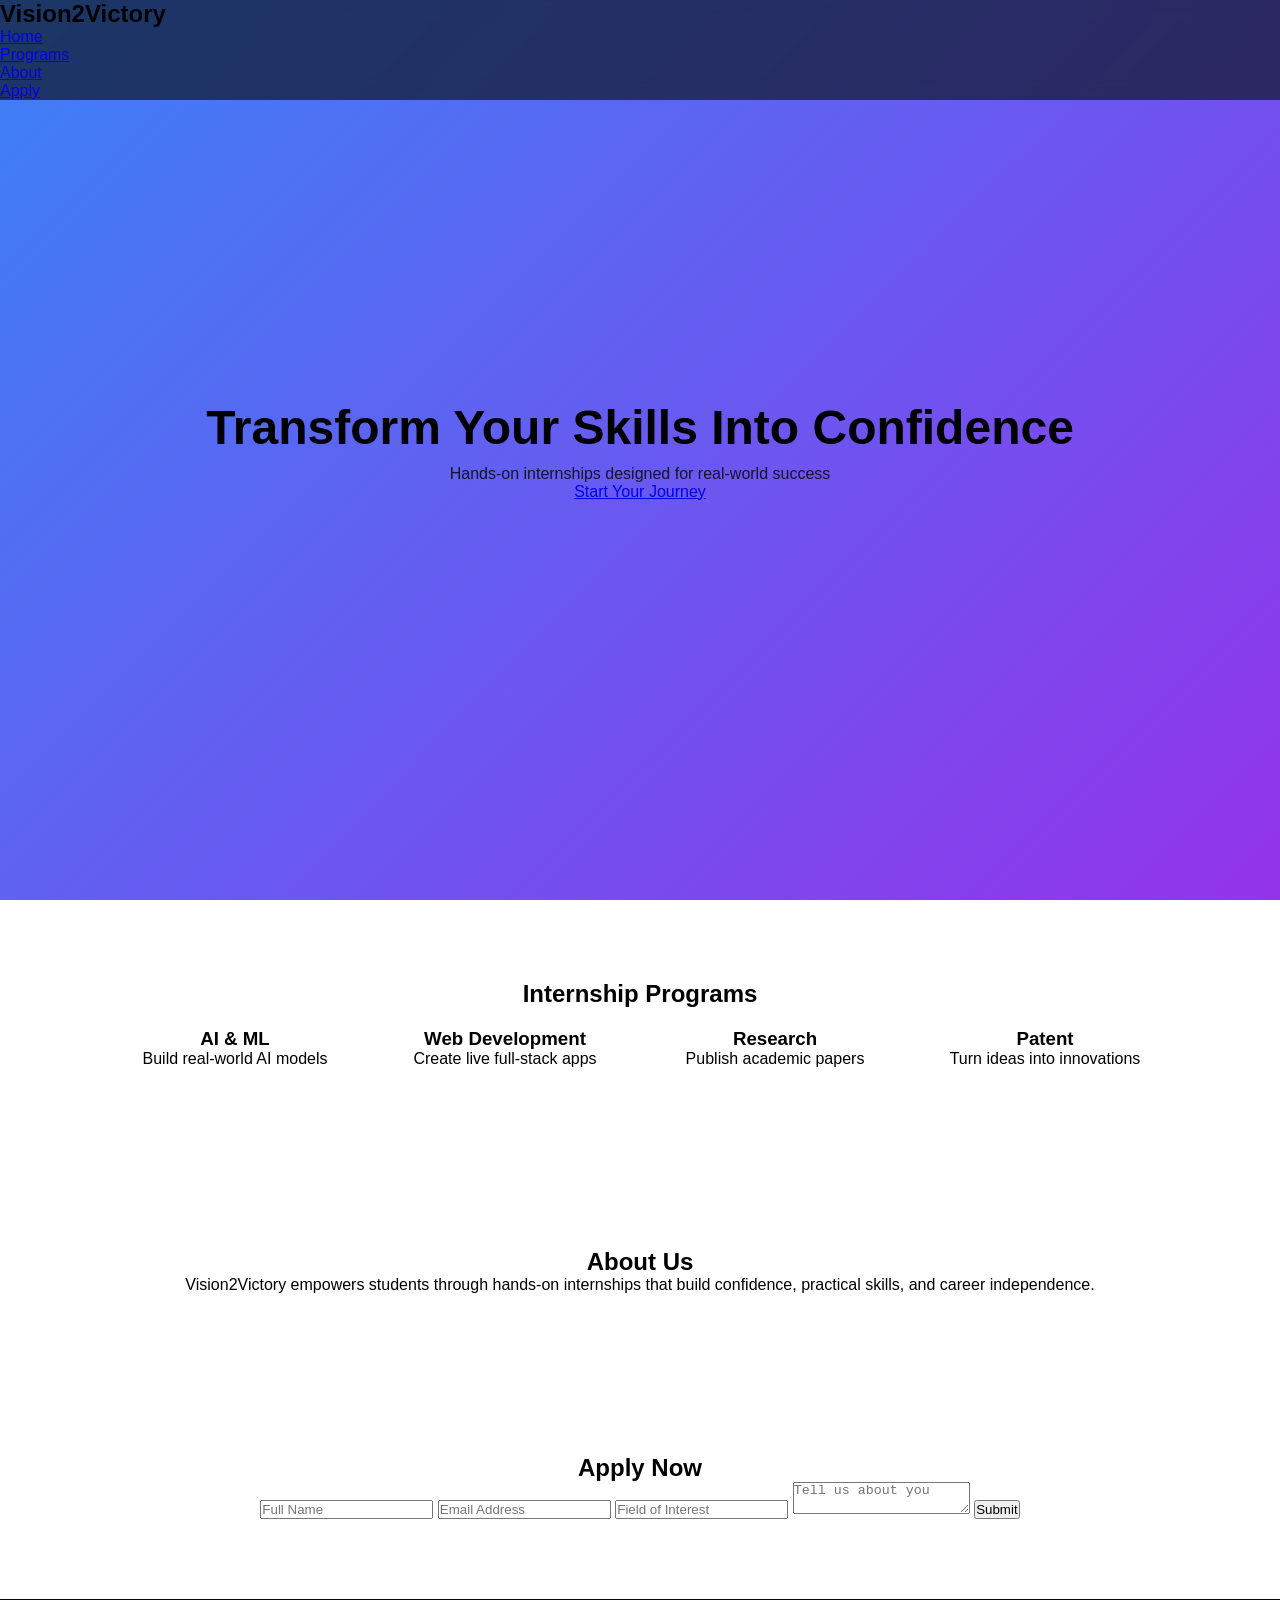
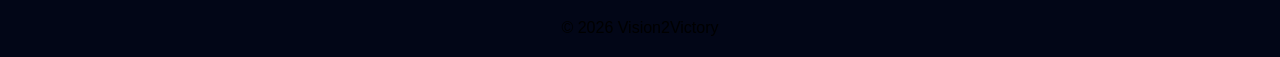
==== commit d490b1eb: "Update index.html" ====
--- a/index.html
+++ b/index.html
@@ -6,24 +6,22 @@
 <title>Vision2Victory</title>
 
 <link rel="stylesheet" href="style.css">
-
-<!-- Google Font -->
 <link href="https://fonts.googleapis.com/css2?family=Poppins:wght@300;400;600&display=swap" rel="stylesheet">
 
 </head>
 <body>
 
 <!-- NAVBAR -->
-<header id="navbar">
-    <div class="container nav">
+<header>
+    <nav>
         <h2 class="logo">Vision2Victory</h2>
-        <ul class="nav-links">
+        <ul>
             <li><a href="#home">Home</a></li>
             <li><a href="#programs">Programs</a></li>
             <li><a href="#about">About</a></li>
             <li><a href="#contact">Apply</a></li>
         </ul>
-    </div>
+    </nav>
 </header>
 
 <!-- HERO -->
@@ -31,64 +29,51 @@
     <div class="hero-content">
         <h1>Transform Your Skills Into Confidence</h1>
         <p>Hands-on internships designed for real-world success</p>
-        <a href="#contact" class="btn-primary">Start Your Journey</a>
+        <a href="#contact" class="btn">Start Your Journey</a>
     </div>
 </section>
 
 <!-- PROGRAMS -->
 <section id="programs" class="section">
-    <h2 class="section-title">Internship Programs</h2>
+    <h2>Internship Programs</h2>
 
     <div class="cards">
-
         <div class="card">
             <h3>AI & ML</h3>
-            <p>Build real models using industry datasets.</p>
+            <p>Build real-world AI models</p>
         </div>
 
         <div class="card">
             <h3>Web Development</h3>
-            <p>Create live full-stack applications.</p>
+            <p>Create live full-stack apps</p>
         </div>
 
         <div class="card">
             <h3>Research</h3>
-            <p>Publish papers in reputed journals.</p>
+            <p>Publish academic papers</p>
         </div>
 
         <div class="card">
             <h3>Patent</h3>
-            <p>Convert ideas into innovations.</p>
+            <p>Turn ideas into innovations</p>
         </div>
-
-    </div>
-</section>
-
-<!-- WHY US -->
-<section class="section glass">
-    <h2 class="section-title">Why Vision2Victory?</h2>
-    <div class="features">
-        <div class="feature">Real Projects</div>
-        <div class="feature">Expert Mentorship</div>
-        <div class="feature">Portfolio Building</div>
-        <div class="feature">Career Ready</div>
     </div>
 </section>
 
 <!-- ABOUT -->
-<section id="about" class="section">
-    <h2 class="section-title">About Us</h2>
-    <p class="about-text">
+<section id="about" class="section alt">
+    <h2>About Us</h2>
+    <p>
         Vision2Victory empowers students through hands-on internships that build confidence,
         practical skills, and career independence.
     </p>
 </section>
 
 <!-- CONTACT -->
-<section id="contact" class="section contact">
-    <h2 class="section-title">Apply Now</h2>
+<section id="contact" class="section">
+    <h2>Apply Now</h2>
 
-    <form id="applicationForm" class="form">
+    <form id="applicationForm">
         <input type="text" placeholder="Full Name" required>
         <input type="email" placeholder="Email Address" required>
         <input type="text" placeholder="Field of Interest" required>
--- a/style.css
+++ b/style.css
@@ -0,0 +1,189 @@
+* {
+    margin: 0;
+    padding: 0;
+    box-sizing: border-box;
+}
+
+body {
+    font-family: 'Poppins', sans-serif;
+    @tailwind base;
+@tailwind components;
+@tailwind utilities;
+
+body {
+  @apply bg-white text-gray-900;
+}
+}
+
+/* NAVBAR */
+header {
+    position: fixed;
+    width: 100%;
+    top: 0;
+    background: rgba(15, 23, 42, 0.7);
+    backdrop-filter: blur(10px);
+    z-index: 1000;
+}
+
+.container {
+    width: 90%;
+    margin: auto;
+}
+
+.nav {
+    display: flex;
+    justify-content: space-between;
+    padding: 15px 0;
+}
+
+.nav-links {
+    display: flex;
+    list-style: none;
+}
+
+.nav-links li {
+    margin-left: 20px;
+}
+
+.nav-links a {
+    color: #fff;
+    text-decoration: none;
+}
+
+/* HERO */
+.hero {
+    height: 100vh;
+    background: linear-gradient(135deg, #3b82f6, #9333ea);
+    display: flex;
+    align-items: center;
+    justify-content: center;
+    text-align: center;
+}
+
+.hero-content h1 {
+    font-size: 3rem;
+    animation: fadeUp 1s ease;
+}
+
+.hero-content p {
+    margin-top: 10px;
+    opacity: 0.8;
+}
+
+.btn-primary {
+    display: inline-block;
+    margin-top: 20px;
+    padding: 12px 25px;
+    background: #fff;
+    color: #000;
+    border-radius: 25px;
+    text-decoration: none;
+    transition: 0.3s;
+}
+
+.btn-primary:hover {
+    transform: scale(1.1);
+}
+
+/* SECTIONS */
+.section {
+    padding: 80px 0;
+    text-align: center;
+}
+
+.section-title {
+    font-size: 2rem;
+    margin-bottom: 40px;
+}
+
+/* CARDS */
+.cards {
+    display: flex;
+    justify-content: center;
+    flex-wrap: wrap;
+    gap: 20px;
+}
+
+.card {
+    background: rgba(255,255,255,0.05);
+    padding: 20px;
+    border-radius: 15px;
+    width: 250px;
+    transition: 0.3s;
+}
+
+.card:hover {
+    transform: translateY(-10px);
+    background: rgba(255,255,255,0.1);
+}
+
+/* GLASS SECTION */
+.glass {
+    background: rgba(255,255,255,0.05);
+    backdrop-filter: blur(10px);
+}
+
+/* FEATURES */
+.features {
+    display: flex;
+    justify-content: center;
+    gap: 20px;
+    flex-wrap: wrap;
+}
+
+.feature {
+    padding: 15px 25px;
+    background: #3b82f6;
+    border-radius: 20px;
+}
+
+/* ABOUT */
+.about-text {
+    max-width: 600px;
+    margin: auto;
+    opacity: 0.8;
+}
+
+/* FORM */
+.form {
+    display: flex;
+    flex-direction: column;
+    max-width: 400px;
+    margin: auto;
+}
+
+.form input,
+.form textarea {
+    margin: 10px 0;
+    padding: 12px;
+    border-radius: 8px;
+    border: none;
+}
+
+.form button {
+    padding: 12px;
+    background: #3b82f6;
+    color: #fff;
+    border: none;
+    border-radius: 8px;
+    cursor: pointer;
+}
+
+/* FOOTER */
+footer {
+    padding: 20px;
+    text-align: center;
+    background: #020617;
+}
+
+/* ANIMATIONS */
+@keyframes fadeUp {
+    from {
+        opacity: 0;
+        transform: translateY(20px);
+    }
+    to {
+        opacity: 1;
+        transform: translateY(0);
+    }
+}
